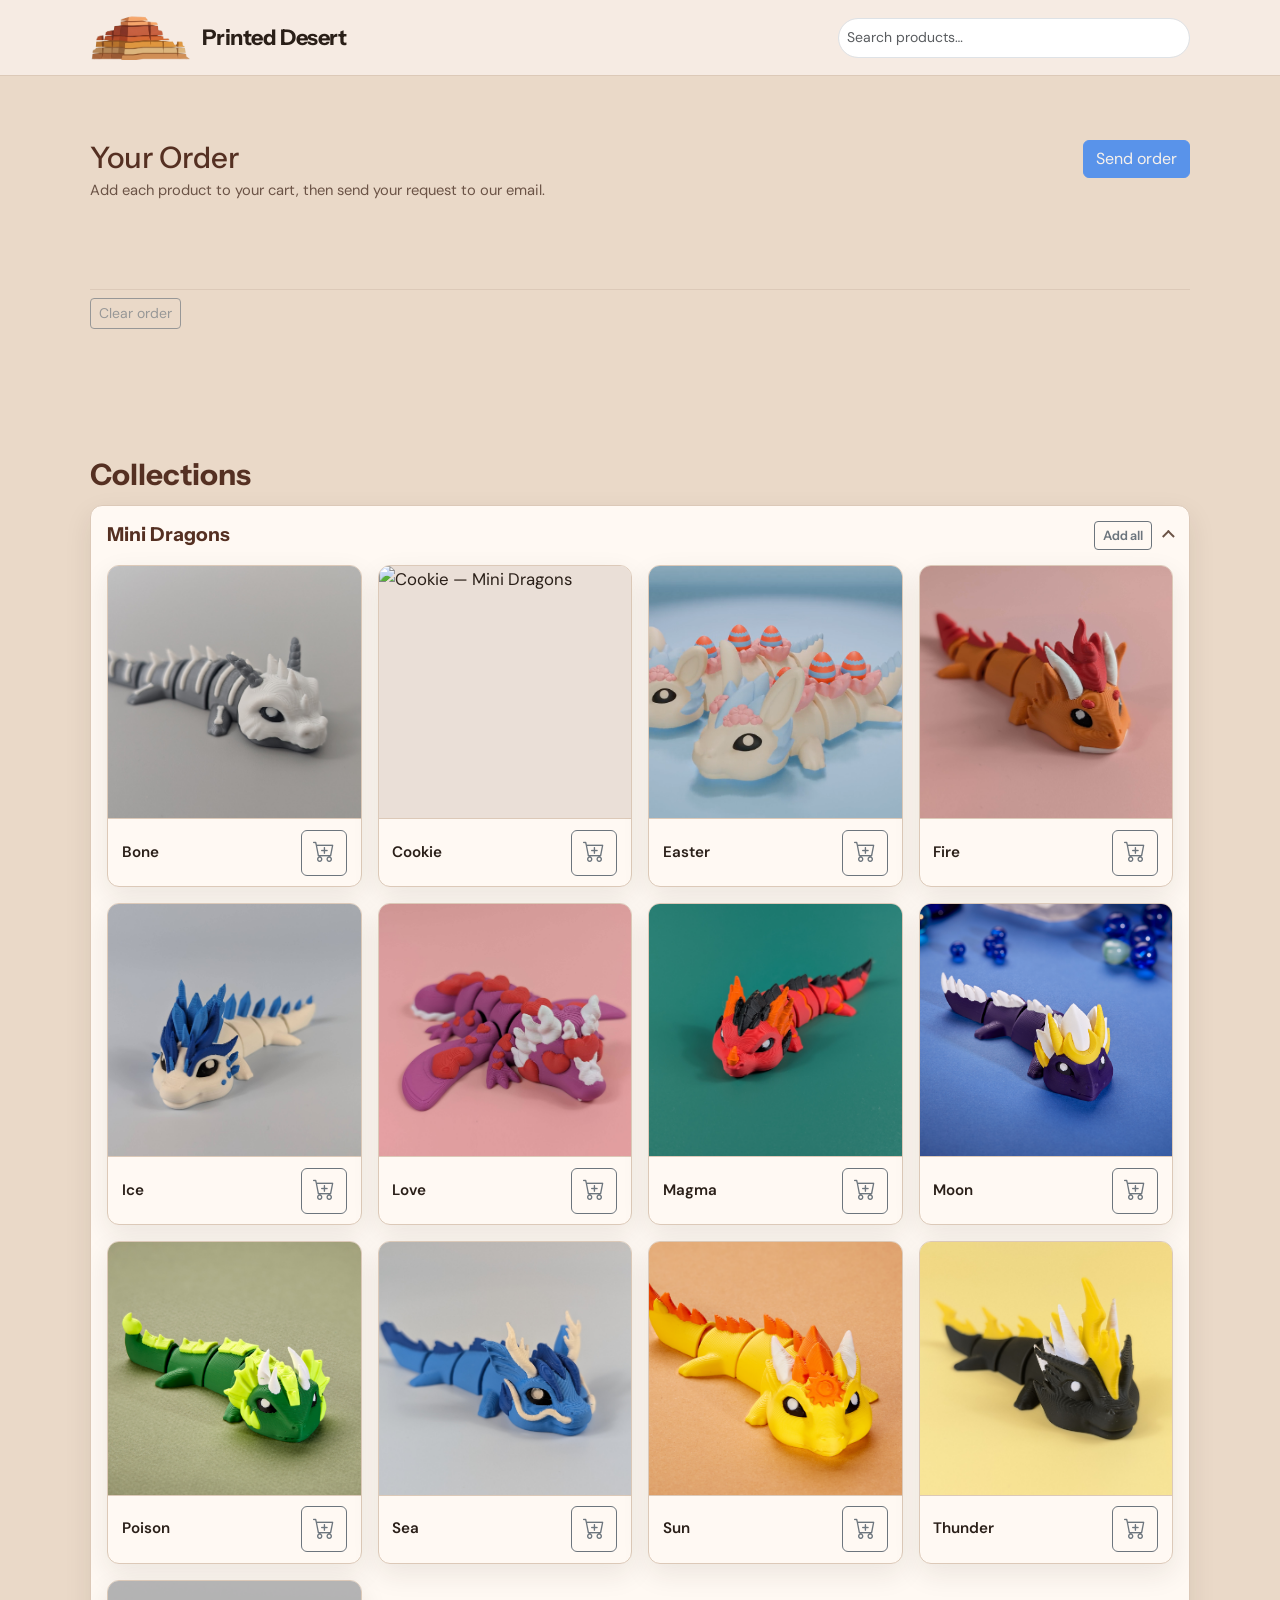
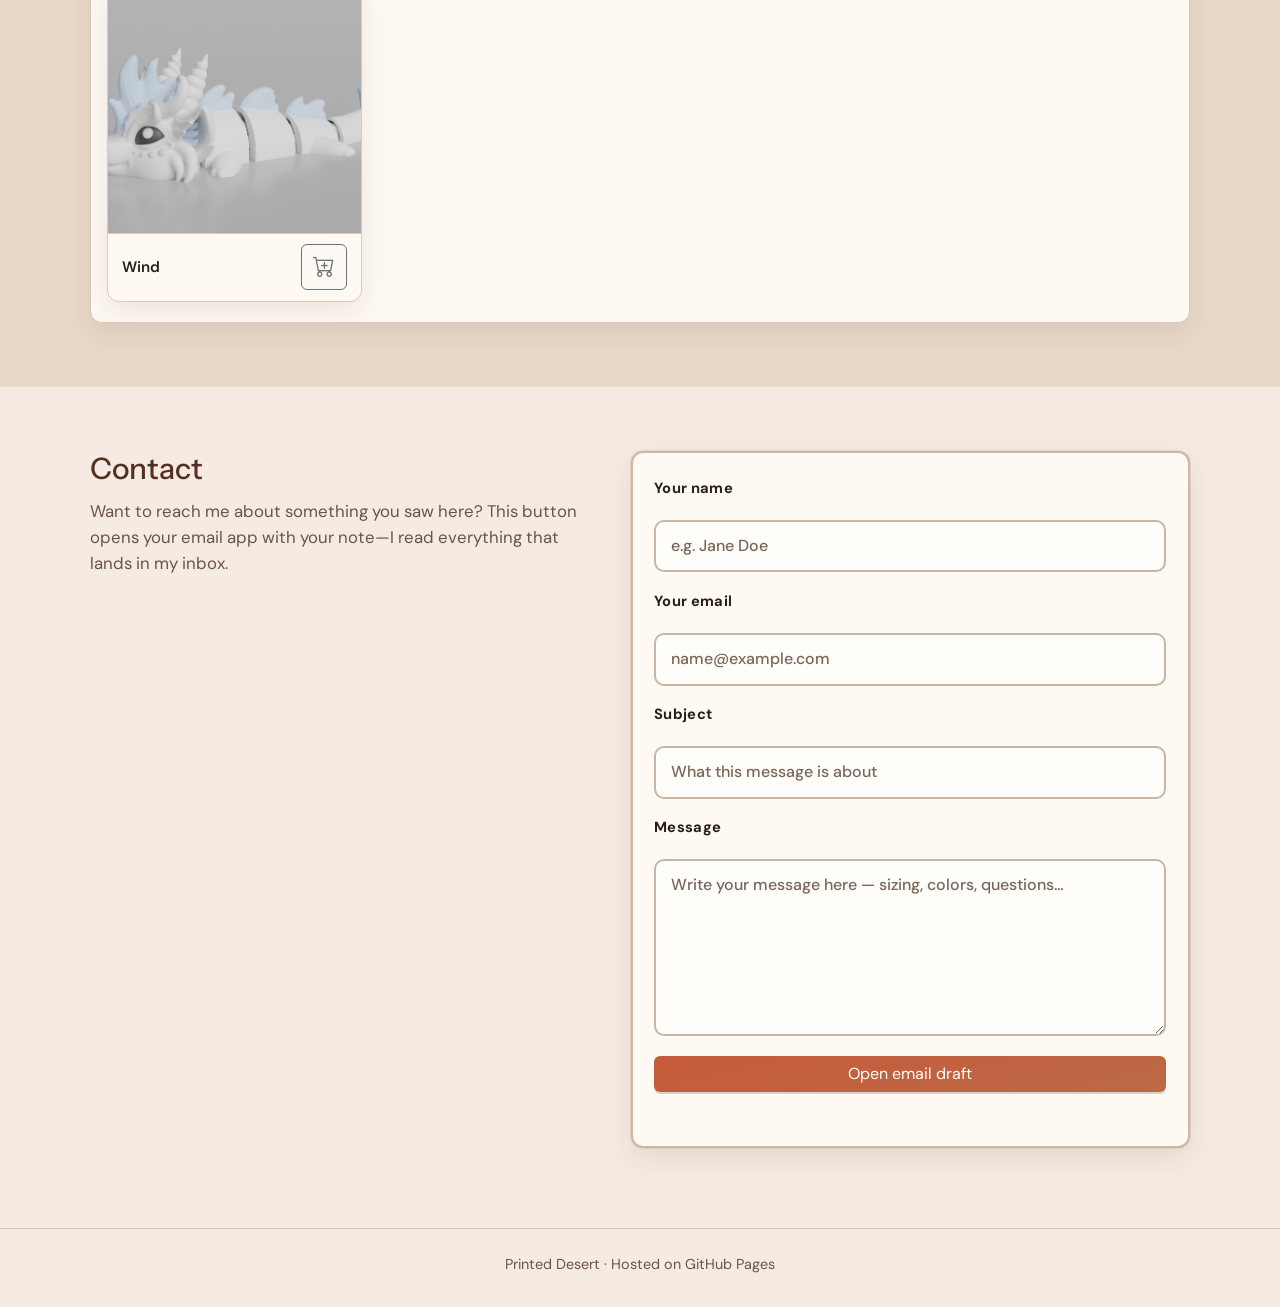
==== index.html @ 22d50fef "Your Order copy; stronger contact form fields and placeholders Made-with: Cursor" ====
<!DOCTYPE html>
<html lang="en">
<head>
  <meta charset="utf-8">
  <meta name="viewport" content="width=device-width, initial-scale=1">
  <meta name="description" content="Printed Desert — photo collections of things I print. Get in touch by email.">
  <meta name="theme-color" content="#c55a3b">
  <title>Printed Desert · Collections</title>
  <link href="https://cdn.jsdelivr.net/npm/bootstrap@5.3.3/dist/css/bootstrap.min.css" rel="stylesheet" crossorigin="anonymous">
  <link href="https://cdn.jsdelivr.net/npm/bootstrap-icons@1.11.3/font/bootstrap-icons.min.css" rel="stylesheet" crossorigin="anonymous">
  <link rel="stylesheet" href="styles.css">
  <link rel="preconnect" href="https://fonts.googleapis.com">
  <link rel="preconnect" href="https://fonts.gstatic.com" crossorigin>
  <link href="https://fonts.googleapis.com/css2?family=DM+Sans:ital,opsz,wght@0,9..40,400;0,9..40,600;0,9..40,700;1,9..40,400&family=Instrument+Sans:wght@600;700&display=swap" rel="stylesheet">
</head>
<body>
  <a class="skip-link" href="#order-strip">Skip to order</a>
  <a class="skip-link skip-link--secondary" href="#collections">Skip to collections</a>
  <a class="skip-link skip-link--tertiary" href="#contact">Skip to contact</a>

  <header class="site-header">
    <div class="wrap header-inner">
      <a class="logo-lockup" href="index.html">
        <img
          class="logo-img"
          src="assets/img/layer_rock_logo.png"
          alt=""
          decoding="async">
        <span class="logo-wordmark">Printed Desert</span>
      </a>
      <div class="header-search">
        <label class="visually-hidden" for="product-search">Search</label>
        <input
          type="search"
          id="product-search"
          class="form-control form-control-sm header-search-input rounded-pill"
          placeholder="Search products…"
          autocomplete="off"
          enterkeyhint="search"
          aria-controls="collections">
      </div>
    </div>
  </header>

  <main>
    <section class="section section-alt order-strip" id="order-strip" aria-labelledby="order-strip-heading">
      <div class="wrap">
        <div class="d-flex flex-wrap align-items-start justify-content-between gap-3 mb-3">
          <div>
            <h2 class="h4 mb-1" id="order-strip-heading">Your Order</h2>
            <p class="small order-strip-lead mb-0">Add each product to your cart, then send your request to our email.</p>
          </div>
          <button type="button" class="btn btn-primary" id="send-order-btn" disabled aria-disabled="true">
            Send order
          </button>
        </div>
        <div id="order-thumbs" class="order-thumbs d-flex flex-wrap gap-2 align-items-center" aria-live="polite"></div>
        <div class="order-strip-actions mt-3 pt-2 border-top">
          <button type="button" class="btn btn-outline-secondary btn-sm" id="clear-order-btn" disabled aria-disabled="true">
            Clear order
          </button>
        </div>
      </div>
    </section>

    <section class="section section-alt" id="collections" aria-labelledby="collections-heading">
      <div class="wrap">
        <h1 class="page-title" id="collections-heading">Collections</h1>

        <details class="collection-disclosure" open data-collection-prefix="mini_dragons">
          <summary class="collection-disclosure-summary">
            <span class="collection-disclosure-title">Mini Dragons</span>
            <div class="collection-cart-slot">
              <button
                type="button"
                class="btn btn-sm btn-outline-secondary collection-add-all"
                aria-label="Add all Mini Dragons to order">
                Add all
              </button>
              <div class="collection-qty-controls storefront-qty-controls" hidden>
                <button type="button" class="storefront-qty-btn collection-qty-minus" aria-label="Decrease Mini Dragons quantity">−</button>
                <span class="collection-qty-num storefront-qty-num" aria-live="polite">+0</span>
                <button type="button" class="storefront-qty-btn collection-qty-plus" aria-label="Increase Mini Dragons quantity">+</button>
              </div>
            </div>
            <span class="collection-chev" aria-hidden="true"></span>
          </summary>
          <div class="storefront-grid">
            <article class="storefront-card" data-has-alt="true" data-search-text="mini dragons bone" data-product-id="mini_dragons-bone">
              <div class="storefront-media">
                <img class="storefront-img storefront-main" src="assets/img/storefront/mini_dragons/bone.jpg" alt="Bone — Mini Dragons" width="800" height="800" loading="lazy" decoding="async">
                <img class="storefront-img storefront-alt" src="assets/img/storefront/mini_dragons/bone%20alt.jpg" alt="Bone — alternate angle — Mini Dragons" width="800" height="800" loading="lazy" decoding="async">
              </div>
              <div class="storefront-card-footer">
                <p class="storefront-caption">Bone</p>
                <div class="storefront-cart-slot">
                  <button type="button" class="btn btn-outline-secondary storefront-add storefront-add--cart" aria-label="Add Bone to order" data-add-label="Bone">
                    <i class="bi bi-cart-plus storefront-add-cart-icon" aria-hidden="true"></i>
                  </button>
                  <div class="storefront-qty-controls" hidden>
                    <button type="button" class="storefront-qty-btn storefront-qty-minus" aria-label="Decrease Bone quantity">−</button>
                    <span class="storefront-qty-num" aria-live="polite">+1</span>
                    <button type="button" class="storefront-qty-btn storefront-qty-plus" aria-label="Increase Bone quantity">+</button>
                  </div>
                </div>
              </div>
            </article>

            <article class="storefront-card" data-has-alt="true" data-search-text="mini dragons cookie" data-product-id="mini_dragons-cookie">
              <div class="storefront-media">
                <img class="storefront-img storefront-main" src="assets/img/storefront/mini_dragons/cookie.png" alt="Cookie — Mini Dragons" width="800" height="800" loading="lazy" decoding="async">
                <img class="storefront-img storefront-alt" src="assets/img/storefront/mini_dragons/cookie%20alt.jpg" alt="Cookie — alternate angle — Mini Dragons" width="800" height="800" loading="lazy" decoding="async">
              </div>
              <div class="storefront-card-footer">
                <p class="storefront-caption">Cookie</p>
                <div class="storefront-cart-slot">
                  <button type="button" class="btn btn-outline-secondary storefront-add storefront-add--cart" aria-label="Add Cookie to order" data-add-label="Cookie">
                    <i class="bi bi-cart-plus storefront-add-cart-icon" aria-hidden="true"></i>
                  </button>
                  <div class="storefront-qty-controls" hidden>
                    <button type="button" class="storefront-qty-btn storefront-qty-minus" aria-label="Decrease Cookie quantity">−</button>
                    <span class="storefront-qty-num" aria-live="polite">+1</span>
                    <button type="button" class="storefront-qty-btn storefront-qty-plus" aria-label="Increase Cookie quantity">+</button>
                  </div>
                </div>
              </div>
            </article>

            <article class="storefront-card" data-has-alt="false" data-search-text="mini dragons easter" data-product-id="mini_dragons-easter">
              <div class="storefront-media">
                <img class="storefront-img storefront-main" src="assets/img/storefront/mini_dragons/easter.PNG" alt="Easter — Mini Dragons" width="800" height="800" loading="lazy" decoding="async">
              </div>
              <div class="storefront-card-footer">
                <p class="storefront-caption">Easter</p>
                <div class="storefront-cart-slot">
                  <button type="button" class="btn btn-outline-secondary storefront-add storefront-add--cart" aria-label="Add Easter to order" data-add-label="Easter">
                    <i class="bi bi-cart-plus storefront-add-cart-icon" aria-hidden="true"></i>
                  </button>
                  <div class="storefront-qty-controls" hidden>
                    <button type="button" class="storefront-qty-btn storefront-qty-minus" aria-label="Decrease Easter quantity">−</button>
                    <span class="storefront-qty-num" aria-live="polite">+1</span>
                    <button type="button" class="storefront-qty-btn storefront-qty-plus" aria-label="Increase Easter quantity">+</button>
                  </div>
                </div>
              </div>
            </article>

            <article class="storefront-card" data-has-alt="true" data-search-text="mini dragons fire" data-product-id="mini_dragons-fire">
              <div class="storefront-media">
                <img class="storefront-img storefront-main" src="assets/img/storefront/mini_dragons/fire.jpg" alt="Fire — Mini Dragons" width="800" height="800" loading="lazy" decoding="async">
                <img class="storefront-img storefront-alt" src="assets/img/storefront/mini_dragons/fire_alt.jpg" alt="Fire — alternate angle — Mini Dragons" width="800" height="800" loading="lazy" decoding="async">
              </div>
              <div class="storefront-card-footer">
                <p class="storefront-caption">Fire</p>
                <div class="storefront-cart-slot">
                  <button type="button" class="btn btn-outline-secondary storefront-add storefront-add--cart" aria-label="Add Fire to order" data-add-label="Fire">
                    <i class="bi bi-cart-plus storefront-add-cart-icon" aria-hidden="true"></i>
                  </button>
                  <div class="storefront-qty-controls" hidden>
                    <button type="button" class="storefront-qty-btn storefront-qty-minus" aria-label="Decrease Fire quantity">−</button>
                    <span class="storefront-qty-num" aria-live="polite">+1</span>
                    <button type="button" class="storefront-qty-btn storefront-qty-plus" aria-label="Increase Fire quantity">+</button>
                  </div>
                </div>
              </div>
            </article>

            <article class="storefront-card" data-has-alt="true" data-search-text="mini dragons ice" data-product-id="mini_dragons-ice">
              <div class="storefront-media">
                <img class="storefront-img storefront-main" src="assets/img/storefront/mini_dragons/ice.jpg" alt="Ice — Mini Dragons" width="800" height="800" loading="lazy" decoding="async">
                <img class="storefront-img storefront-alt" src="assets/img/storefront/mini_dragons/ice_alt.jpg" alt="Ice — alternate angle — Mini Dragons" width="800" height="800" loading="lazy" decoding="async">
              </div>
              <div class="storefront-card-footer">
                <p class="storefront-caption">Ice</p>
                <div class="storefront-cart-slot">
                  <button type="button" class="btn btn-outline-secondary storefront-add storefront-add--cart" aria-label="Add Ice to order" data-add-label="Ice">
                    <i class="bi bi-cart-plus storefront-add-cart-icon" aria-hidden="true"></i>
                  </button>
                  <div class="storefront-qty-controls" hidden>
                    <button type="button" class="storefront-qty-btn storefront-qty-minus" aria-label="Decrease Ice quantity">−</button>
                    <span class="storefront-qty-num" aria-live="polite">+1</span>
                    <button type="button" class="storefront-qty-btn storefront-qty-plus" aria-label="Increase Ice quantity">+</button>
                  </div>
                </div>
              </div>
            </article>

            <article class="storefront-card" data-has-alt="true" data-search-text="mini dragons love" data-product-id="mini_dragons-love">
              <div class="storefront-media">
                <img class="storefront-img storefront-main" src="assets/img/storefront/mini_dragons/love.jpg" alt="Love — Mini Dragons" width="800" height="800" loading="lazy" decoding="async">
                <img class="storefront-img storefront-alt" src="assets/img/storefront/mini_dragons/love_alt.jpg" alt="Love — alternate angle — Mini Dragons" width="800" height="800" loading="lazy" decoding="async">
              </div>
              <div class="storefront-card-footer">
                <p class="storefront-caption">Love</p>
                <div class="storefront-cart-slot">
                  <button type="button" class="btn btn-outline-secondary storefront-add storefront-add--cart" aria-label="Add Love to order" data-add-label="Love">
                    <i class="bi bi-cart-plus storefront-add-cart-icon" aria-hidden="true"></i>
                  </button>
                  <div class="storefront-qty-controls" hidden>
                    <button type="button" class="storefront-qty-btn storefront-qty-minus" aria-label="Decrease Love quantity">−</button>
                    <span class="storefront-qty-num" aria-live="polite">+1</span>
                    <button type="button" class="storefront-qty-btn storefront-qty-plus" aria-label="Increase Love quantity">+</button>
                  </div>
                </div>
              </div>
            </article>

            <article class="storefront-card" data-has-alt="true" data-search-text="mini dragons magma" data-product-id="mini_dragons-magma">
              <div class="storefront-media">
                <img class="storefront-img storefront-main" src="assets/img/storefront/mini_dragons/magma.jpg" alt="Magma — Mini Dragons" width="800" height="800" loading="lazy" decoding="async">
                <img class="storefront-img storefront-alt" src="assets/img/storefront/mini_dragons/magma_alt.jpg" alt="Magma — alternate angle — Mini Dragons" width="800" height="800" loading="lazy" decoding="async">
              </div>
              <div class="storefront-card-footer">
                <p class="storefront-caption">Magma</p>
                <div class="storefront-cart-slot">
                  <button type="button" class="btn btn-outline-secondary storefront-add storefront-add--cart" aria-label="Add Magma to order" data-add-label="Magma">
                    <i class="bi bi-cart-plus storefront-add-cart-icon" aria-hidden="true"></i>
                  </button>
                  <div class="storefront-qty-controls" hidden>
                    <button type="button" class="storefront-qty-btn storefront-qty-minus" aria-label="Decrease Magma quantity">−</button>
                    <span class="storefront-qty-num" aria-live="polite">+1</span>
                    <button type="button" class="storefront-qty-btn storefront-qty-plus" aria-label="Increase Magma quantity">+</button>
                  </div>
                </div>
              </div>
            </article>

            <article class="storefront-card" data-has-alt="true" data-search-text="mini dragons moon" data-product-id="mini_dragons-moon">
              <div class="storefront-media">
                <img class="storefront-img storefront-main" src="assets/img/storefront/mini_dragons/moon.PNG" alt="Moon — Mini Dragons" width="800" height="800" loading="lazy" decoding="async">
                <img class="storefront-img storefront-alt" src="assets/img/storefront/mini_dragons/moon%20alt.jpg" alt="Moon — alternate angle — Mini Dragons" width="800" height="800" loading="lazy" decoding="async">
              </div>
              <div class="storefront-card-footer">
                <p class="storefront-caption">Moon</p>
                <div class="storefront-cart-slot">
                  <button type="button" class="btn btn-outline-secondary storefront-add storefront-add--cart" aria-label="Add Moon to order" data-add-label="Moon">
                    <i class="bi bi-cart-plus storefront-add-cart-icon" aria-hidden="true"></i>
                  </button>
                  <div class="storefront-qty-controls" hidden>
                    <button type="button" class="storefront-qty-btn storefront-qty-minus" aria-label="Decrease Moon quantity">−</button>
                    <span class="storefront-qty-num" aria-live="polite">+1</span>
                    <button type="button" class="storefront-qty-btn storefront-qty-plus" aria-label="Increase Moon quantity">+</button>
                  </div>
                </div>
              </div>
            </article>

            <article class="storefront-card" data-has-alt="true" data-search-text="mini dragons poison" data-product-id="mini_dragons-poison">
              <div class="storefront-media">
                <img class="storefront-img storefront-main" src="assets/img/storefront/mini_dragons/poison.PNG" alt="Poison — Mini Dragons" width="800" height="800" loading="lazy" decoding="async">
                <img class="storefront-img storefront-alt" src="assets/img/storefront/mini_dragons/poison_alt.jpg" alt="Poison — alternate angle — Mini Dragons" width="800" height="800" loading="lazy" decoding="async">
              </div>
              <div class="storefront-card-footer">
                <p class="storefront-caption">Poison</p>
                <div class="storefront-cart-slot">
                  <button type="button" class="btn btn-outline-secondary storefront-add storefront-add--cart" aria-label="Add Poison to order" data-add-label="Poison">
                    <i class="bi bi-cart-plus storefront-add-cart-icon" aria-hidden="true"></i>
                  </button>
                  <div class="storefront-qty-controls" hidden>
                    <button type="button" class="storefront-qty-btn storefront-qty-minus" aria-label="Decrease Poison quantity">−</button>
                    <span class="storefront-qty-num" aria-live="polite">+1</span>
                    <button type="button" class="storefront-qty-btn storefront-qty-plus" aria-label="Increase Poison quantity">+</button>
                  </div>
                </div>
              </div>
            </article>

            <article class="storefront-card" data-has-alt="true" data-search-text="mini dragons sea" data-product-id="mini_dragons-sea">
              <div class="storefront-media">
                <img class="storefront-img storefront-main" src="assets/img/storefront/mini_dragons/sea.jpg" alt="Sea — Mini Dragons" width="800" height="800" loading="lazy" decoding="async">
                <img class="storefront-img storefront-alt" src="assets/img/storefront/mini_dragons/sea%20alt.jpg" alt="Sea — alternate angle — Mini Dragons" width="800" height="800" loading="lazy" decoding="async">
              </div>
              <div class="storefront-card-footer">
                <p class="storefront-caption">Sea</p>
                <div class="storefront-cart-slot">
                  <button type="button" class="btn btn-outline-secondary storefront-add storefront-add--cart" aria-label="Add Sea to order" data-add-label="Sea">
                    <i class="bi bi-cart-plus storefront-add-cart-icon" aria-hidden="true"></i>
                  </button>
                  <div class="storefront-qty-controls" hidden>
                    <button type="button" class="storefront-qty-btn storefront-qty-minus" aria-label="Decrease Sea quantity">−</button>
                    <span class="storefront-qty-num" aria-live="polite">+1</span>
                    <button type="button" class="storefront-qty-btn storefront-qty-plus" aria-label="Increase Sea quantity">+</button>
                  </div>
                </div>
              </div>
            </article>

            <article class="storefront-card" data-has-alt="true" data-search-text="mini dragons sun" data-product-id="mini_dragons-sun">
              <div class="storefront-media">
                <img class="storefront-img storefront-main" src="assets/img/storefront/mini_dragons/sun.png" alt="Sun — Mini Dragons" width="800" height="800" loading="lazy" decoding="async">
                <img class="storefront-img storefront-alt" src="assets/img/storefront/mini_dragons/sun_alt.jpg" alt="Sun — alternate angle — Mini Dragons" width="800" height="800" loading="lazy" decoding="async">
              </div>
              <div class="storefront-card-footer">
                <p class="storefront-caption">Sun</p>
                <div class="storefront-cart-slot">
                  <button type="button" class="btn btn-outline-secondary storefront-add storefront-add--cart" aria-label="Add Sun to order" data-add-label="Sun">
                    <i class="bi bi-cart-plus storefront-add-cart-icon" aria-hidden="true"></i>
                  </button>
                  <div class="storefront-qty-controls" hidden>
                    <button type="button" class="storefront-qty-btn storefront-qty-minus" aria-label="Decrease Sun quantity">−</button>
                    <span class="storefront-qty-num" aria-live="polite">+1</span>
                    <button type="button" class="storefront-qty-btn storefront-qty-plus" aria-label="Increase Sun quantity">+</button>
                  </div>
                </div>
              </div>
            </article>

            <article class="storefront-card" data-has-alt="true" data-search-text="mini dragons thunder" data-product-id="mini_dragons-thunder">
              <div class="storefront-media">
                <img class="storefront-img storefront-main" src="assets/img/storefront/mini_dragons/thunder.jpg" alt="Thunder — Mini Dragons" width="800" height="800" loading="lazy" decoding="async">
                <img class="storefront-img storefront-alt" src="assets/img/storefront/mini_dragons/thunder_alt.jpg" alt="Thunder — alternate angle — Mini Dragons" width="800" height="800" loading="lazy" decoding="async">
              </div>
              <div class="storefront-card-footer">
                <p class="storefront-caption">Thunder</p>
                <div class="storefront-cart-slot">
                  <button type="button" class="btn btn-outline-secondary storefront-add storefront-add--cart" aria-label="Add Thunder to order" data-add-label="Thunder">
                    <i class="bi bi-cart-plus storefront-add-cart-icon" aria-hidden="true"></i>
                  </button>
                  <div class="storefront-qty-controls" hidden>
                    <button type="button" class="storefront-qty-btn storefront-qty-minus" aria-label="Decrease Thunder quantity">−</button>
                    <span class="storefront-qty-num" aria-live="polite">+1</span>
                    <button type="button" class="storefront-qty-btn storefront-qty-plus" aria-label="Increase Thunder quantity">+</button>
                  </div>
                </div>
              </div>
            </article>

            <article class="storefront-card" data-has-alt="true" data-search-text="mini dragons wind" data-product-id="mini_dragons-wind">
              <div class="storefront-media">
                <img class="storefront-img storefront-main" src="assets/img/storefront/mini_dragons/Wind.png" alt="Wind — Mini Dragons" width="800" height="800" loading="lazy" decoding="async">
                <img class="storefront-img storefront-alt" src="assets/img/storefront/mini_dragons/wind_alt.png" alt="Wind — alternate angle — Mini Dragons" width="800" height="800" loading="lazy" decoding="async">
              </div>
              <div class="storefront-card-footer">
                <p class="storefront-caption">Wind</p>
                <div class="storefront-cart-slot">
                  <button type="button" class="btn btn-outline-secondary storefront-add storefront-add--cart" aria-label="Add Wind to order" data-add-label="Wind">
                    <i class="bi bi-cart-plus storefront-add-cart-icon" aria-hidden="true"></i>
                  </button>
                  <div class="storefront-qty-controls" hidden>
                    <button type="button" class="storefront-qty-btn storefront-qty-minus" aria-label="Decrease Wind quantity">−</button>
                    <span class="storefront-qty-num" aria-live="polite">+1</span>
                    <button type="button" class="storefront-qty-btn storefront-qty-plus" aria-label="Increase Wind quantity">+</button>
                  </div>
                </div>
              </div>
            </article>
          </div>
        </details>
      </div>
    </section>

    <section class="section" id="contact">
      <div class="wrap contact-layout">
        <div>
          <h2>Contact</h2>
          <p class="section-intro">
            Want to reach me about something you saw here? This button opens your email app with your note—I read everything that lands in my inbox.
          </p>
        </div>
        <form class="contact-form" id="contact-form" novalidate>
          <label class="form-label" for="name">Your name</label>
          <input class="form-control" id="name" name="name" type="text" autocomplete="name" required placeholder="e.g. Jane Doe">

          <label class="form-label" for="email">Your email</label>
          <input class="form-control" id="email" name="email" type="email" autocomplete="email" required placeholder="name@example.com">

          <label class="form-label" for="subject">Subject</label>
          <input class="form-control" id="subject" name="subject" type="text" required placeholder="What this message is about">

          <label class="form-label" for="details">Message</label>
          <textarea class="form-control" id="details" name="details" rows="6" required placeholder="Write your message here — sizing, colors, questions…"></textarea>

          <button class="btn btn-primary contact-submit" type="submit">Open email draft</button>
          <p class="form-hint form-text" id="form-hint" role="status" aria-live="polite"></p>
        </form>
      </div>
    </section>
  </main>

  <footer class="site-footer">
    <div class="wrap footer-inner">
      <p>Printed Desert · Hosted on GitHub Pages</p>
    </div>
  </footer>

  <script src="config.js"></script>
  <script src="main.js" defer></script>
</body>
</html>
---- styles.css ----
/* Palette sampled from layered-rock logo: peach cap, red rock, ochre, sand, sienna */
:root {
  --cap: #e8b085;
  --red-rock: #c55a3b;
  --ochre: #d99e48;
  --sand: #d6b995;
  --sienna: #b5754e;

  --bg: #f6ebe3;
  --bg-alt: #ead9c8;
  --ink: #2a1f18;
  --muted: #6b5346;
  --accent: var(--red-rock);
  --accent-hover: #a8482f;
  --accent-secondary: var(--ochre);
  --card: #fff9f3;
  --border: #dcc9b8;
  --focus: #9a4d32;
  --radius: 12px;
  --shadow: 0 10px 28px rgba(42, 31, 24, 0.09);
  --max: 72ch;
  --gutter: clamp(1rem, 4vw, 2rem);
}

@media (prefers-color-scheme: dark) {
  :root {
    --bg: #1a1411;
    --bg-alt: #241c17;
    --ink: #f2e6d9;
    --muted: #c4a995;
    --accent: #e07855;
    --accent-hover: #f09062;
    --accent-secondary: #e8b565;
    --card: #221a15;
    --border: #3d3028;
    --focus: #f0a080;
    --shadow: 0 12px 32px rgba(0, 0, 0, 0.4);
  }
}

*,
*::before,
*::after {
  box-sizing: border-box;
}

html {
  scroll-behavior: smooth;
}

body {
  margin: 0;
  font-family: "DM Sans", system-ui, sans-serif;
  font-size: 1.05rem;
  line-height: 1.55;
  color: var(--ink);
  background: var(--bg);
}

.skip-link {
  position: absolute;
  left: -9999px;
  top: auto;
  width: 1px;
  height: 1px;
  overflow: hidden;
}

.skip-link:focus {
  position: fixed;
  left: var(--gutter);
  top: var(--gutter);
  width: auto;
  height: auto;
  padding: 0.5rem 1rem;
  background: var(--ink);
  color: var(--bg);
  z-index: 100;
  border-radius: 8px;
}

.skip-link--secondary:focus {
  top: calc(var(--gutter) + 2.75rem);
}

.skip-link--tertiary:focus {
  top: calc(var(--gutter) + 5.25rem);
}

.wrap {
  width: min(1100px, 100% - 2 * var(--gutter));
  margin-inline: auto;
}

.site-header {
  border-bottom: 1px solid var(--border);
  background: color-mix(in srgb, var(--bg) 92%, transparent);
  backdrop-filter: blur(8px);
  position: sticky;
  top: 0;
  z-index: 10;
}

.header-inner {
  display: flex;
  flex-wrap: wrap;
  align-items: center;
  justify-content: space-between;
  gap: 0.75rem 1.5rem;
  padding: 0.85rem 0;
}

.logo-lockup {
  display: flex;
  align-items: center;
  gap: 0.65rem;
  text-decoration: none;
  color: var(--ink);
  min-height: 48px;
  flex-shrink: 0;
}

@media (max-width: 640px) {
  .header-inner {
    flex-direction: row;
    flex-wrap: wrap;
    align-items: center;
    padding: 0.5rem 0;
    gap: 0.5rem 0.75rem;
  }

  .header-search {
    flex: 1 1 100%;
    order: 3;
    max-width: none;
    min-height: 0;
  }

  .header-search-input {
    min-height: 34px !important;
    height: auto;
    padding: 0.3rem 0.85rem !important;
    font-size: 0.875rem !important;
    line-height: 1.35;
  }

  .logo-lockup {
    min-height: 40px;
  }

  .logo-img {
    height: 2rem;
  }

  .logo-wordmark {
    font-size: 1.05rem;
  }
}

.logo-lockup:hover .logo-wordmark {
  color: var(--accent);
}

.logo-img {
  height: 2.5rem;
  width: auto;
  object-fit: contain;
  flex-shrink: 0;
}

@media (min-width: 480px) {
  .logo-img {
    height: 2.85rem;
  }
}

.logo-wordmark {
  font-family: "Instrument Sans", "DM Sans", sans-serif;
  font-weight: 700;
  font-size: clamp(1.1rem, 2.5vw, 1.35rem);
  letter-spacing: -0.02em;
  line-height: 1.1;
  transition: color 0.15s ease;
}

.visually-hidden {
  position: absolute;
  width: 1px;
  height: 1px;
  padding: 0;
  margin: -1px;
  overflow: hidden;
  clip: rect(0, 0, 0, 0);
  white-space: nowrap;
  border: 0;
}

.header-search {
  flex: 1 1 12rem;
  max-width: min(22rem, 100%);
  min-width: 0;
}

.header-search-input {
  min-height: 40px;
  transition: border-color 0.25s ease-in-out, box-shadow 0.25s ease-in-out;
}

.page-title {
  font-family: "Instrument Sans", sans-serif;
  font-size: clamp(1.5rem, 3vw, 1.85rem);
  margin: 0 0 0.75rem;
  color: color-mix(in srgb, var(--accent) 28%, var(--ink));
  font-weight: 700;
}

.section {
  padding: clamp(2.5rem, 5vw, 4rem) 0;
}

.section-alt {
  background: var(--bg-alt);
}

.section h2 {
  font-family: "Instrument Sans", sans-serif;
  font-size: clamp(1.5rem, 3vw, 1.85rem);
  margin: 0 0 0.75rem;
  color: color-mix(in srgb, var(--accent) 28%, var(--ink));
}

.section-intro {
  margin: 0 0 1.75rem;
  max-width: var(--max);
  color: var(--muted);
}

.card-grid {
  list-style: none;
  margin: 0;
  padding: 0;
  display: grid;
  gap: 1rem;
  grid-template-columns: 1fr;
}

@media (min-width: 640px) {
  .card-grid {
    grid-template-columns: repeat(3, 1fr);
  }
}

.card {
  background: var(--card);
  border: 1px solid var(--border);
  border-radius: var(--radius);
  padding: 1.25rem 1.35rem;
  box-shadow: var(--shadow);
}

.card h3 {
  margin: 0 0 0.5rem;
  font-size: 1.1rem;
}

.card p {
  margin: 0;
  color: var(--muted);
  font-size: 0.98rem;
}

.steps {
  margin: 0;
  padding-left: 1.35rem;
  max-width: var(--max);
  color: var(--muted);
}

.steps li {
  margin-bottom: 0.85rem;
}

.steps li:last-child {
  margin-bottom: 0;
}

.steps strong {
  color: var(--ink);
}

.contact-layout {
  display: grid;
  gap: 2rem;
}

@media (min-width: 800px) {
  .contact-layout {
    grid-template-columns: 1fr 1.1fr;
    align-items: start;
  }
}

.order-strip-lead {
  color: var(--muted);
  line-height: 1.45;
  max-width: 36rem;
}

.contact-form {
  display: grid;
  gap: 0.75rem;
  background: var(--card);
  border: 2px solid color-mix(in srgb, var(--ink) 10%, var(--border));
  border-radius: var(--radius);
  padding: 1.5rem 1.35rem;
  box-shadow:
    var(--shadow),
    0 0 0 1px color-mix(in srgb, var(--accent) 14%, transparent);
}

.contact-form .form-label {
  font-weight: 700;
  font-size: 0.92rem;
  margin-top: 0.35rem;
  color: var(--ink);
  letter-spacing: 0.02em;
}

.contact-form .form-label:first-of-type {
  margin-top: 0;
}

.contact-form .form-control {
  width: 100%;
  font: inherit;
  font-size: 1rem;
  padding: 0.75rem 0.9rem;
  border-radius: 10px;
  border: 2px solid color-mix(in srgb, var(--ink) 12%, var(--border));
  background: #fffdfa !important;
  color: var(--ink);
  min-height: 50px;
  transition: border-color 0.2s ease, box-shadow 0.2s ease, background-color 0.2s ease;
}

.contact-form textarea.form-control {
  min-height: 150px;
  resize: vertical;
}

.contact-form .form-control::placeholder {
  color: #7a6558;
  opacity: 1;
  font-weight: 500;
}

.contact-form .form-control:hover {
  border-color: color-mix(in srgb, var(--accent) 45%, var(--border));
}

.contact-form .form-control:focus,
.contact-form .form-control:focus-visible {
  outline: none;
  border-color: var(--accent);
  background: #fff !important;
  box-shadow: 0 0 0 3px color-mix(in srgb, var(--accent) 22%, transparent);
}

@media (prefers-color-scheme: dark) {
  .contact-form .form-control {
    background: #2a221c !important;
    border-color: color-mix(in srgb, var(--accent) 28%, var(--border));
    color: var(--ink);
  }

  .contact-form .form-control::placeholder {
    color: #c4b5a4;
    font-weight: 500;
  }

  .contact-form .form-control:focus,
  .contact-form .form-control:focus-visible {
    background: #352a22 !important;
    box-shadow: 0 0 0 3px color-mix(in srgb, var(--accent) 28%, transparent);
  }
}

.contact-form .contact-submit {
  margin-top: 0.5rem;
  width: 100%;
  background: linear-gradient(165deg, var(--accent) 0%, color-mix(in srgb, var(--sienna) 55%, var(--accent)) 100%);
  border: none;
  box-shadow: 0 2px 0 color-mix(in srgb, var(--ink) 18%, transparent);
}

.contact-form .contact-submit:hover {
  background: linear-gradient(165deg, var(--accent-hover) 0%, var(--accent) 100%);
}

#send-order-btn.btn-primary:not(:disabled) {
  background: linear-gradient(165deg, var(--accent) 0%, color-mix(in srgb, var(--sienna) 55%, var(--accent)) 100%);
  border-color: transparent;
  box-shadow: 0 2px 0 color-mix(in srgb, var(--ink) 18%, transparent);
}

#send-order-btn.btn-primary:not(:disabled):hover {
  background: linear-gradient(165deg, var(--accent-hover) 0%, var(--accent) 100%);
}

.form-hint {
  margin: 0;
  min-height: 1.25em;
  font-size: 0.9rem;
  color: var(--muted);
}

.fine-print {
  font-size: 0.85rem;
  color: var(--muted);
  margin-top: 1rem;
}

.fine-print code {
  font-size: 0.82em;
  padding: 0.1em 0.35em;
  border-radius: 6px;
  background: var(--bg-alt);
  border: 1px solid var(--border);
}

.site-footer {
  border-top: 1px solid var(--border);
  padding: 1.5rem 0 2rem;
  margin-top: 1rem;
}

.footer-inner p {
  margin: 0;
  font-size: 0.9rem;
  color: var(--muted);
  text-align: center;
}

.collection-disclosure {
  margin-top: 1.5rem;
  border: 1px solid var(--border);
  border-radius: var(--radius);
  background: var(--card);
  box-shadow: var(--shadow);
  overflow: clip;
}

.collection-disclosure:first-of-type {
  margin-top: 0;
}

.collection-disclosure-summary {
  list-style: none;
  cursor: pointer;
  display: grid;
  grid-template-columns: 1fr auto auto;
  align-items: center;
  gap: 0.5rem 0.75rem;
  padding: 0.85rem 1rem;
  font-family: "Instrument Sans", sans-serif;
  font-weight: 700;
  font-size: 1.2rem;
  color: color-mix(in srgb, var(--accent) 28%, var(--ink));
  user-select: none;
  transition: color 0.3s ease-in-out, background-color 0.3s ease-in-out;
  border-radius: calc(var(--radius) - 1px) calc(var(--radius) - 1px) 0 0;
}

.collection-disclosure-summary::-webkit-details-marker {
  display: none;
}

.collection-disclosure-summary:hover {
  color: var(--accent);
}

.collection-disclosure-summary:focus-visible {
  outline: 3px solid color-mix(in srgb, var(--focus) 45%, transparent);
  outline-offset: -3px;
}

.collection-disclosure-title {
  min-width: 0;
}

.collection-cart-slot {
  position: relative;
  z-index: 2;
  display: flex;
  align-items: center;
  justify-content: flex-end;
  min-width: 0;
  min-height: 2rem;
}

.collection-add-all {
  position: relative;
  z-index: 2;
  font-weight: 600;
  font-size: 0.8rem;
  transition: color 0.3s ease-in-out, background-color 0.3s ease-in-out, border-color 0.3s ease-in-out;
}

.collection-disclosure-summary .storefront-qty-controls {
  padding: 0.15rem 0.35rem;
  gap: 0.25rem;
}

.collection-disclosure-summary .storefront-qty-btn {
  width: 26px;
  height: 26px;
  font-size: 0.95rem;
}

.collection-disclosure-summary .storefront-qty-num {
  font-size: 0.82rem;
  min-width: 1.85rem;
}

.collection-chev {
  width: 0.55rem;
  height: 0.55rem;
  border-right: 2px solid var(--muted);
  border-bottom: 2px solid var(--muted);
  transform: rotate(45deg);
  transition: transform 0.35s ease-in-out, border-color 0.3s ease-in-out;
  justify-self: end;
}

.collection-disclosure[open] > .collection-disclosure-summary .collection-chev {
  transform: rotate(-135deg);
  margin-top: 0.15rem;
}

.collection-disclosure .storefront-grid {
  padding: 0 1rem 1.25rem;
}

.collection-disclosure[open] .storefront-grid {
  animation: storefrontReveal 0.4s ease-in-out;
}

@keyframes storefrontReveal {
  from {
    opacity: 0;
    transform: translateY(-6px);
  }

  to {
    opacity: 1;
    transform: translateY(0);
  }
}

.storefront-card.pd-search-hidden {
  display: none !important;
}

.order-strip .text-muted {
  color: var(--muted) !important;
}

.order-thumbs {
  min-height: 3.5rem;
}

.order-strip-actions {
  border-color: var(--border) !important;
}

.order-thumb-wrap {
  position: relative;
  display: inline-block;
}

.order-thumb {
  width: 56px;
  height: 56px;
  object-fit: cover;
  border-radius: 10px;
  border: 2px solid color-mix(in srgb, var(--ink) 12%, var(--border));
  box-shadow:
    inset 0 1px 0 rgba(255, 255, 255, 0.35),
    0 3px 8px rgba(42, 31, 24, 0.12);
  background: var(--card);
}

.order-thumb-qty {
  position: absolute;
  top: -6px;
  right: -6px;
  min-width: 1.35rem;
  padding: 0.1rem 0.35rem;
  font-size: 0.7rem;
  font-weight: 700;
  line-height: 1.2;
  text-align: center;
  color: #fff;
  background: var(--accent);
  border-radius: 999px;
  border: 2px solid var(--card);
  box-shadow: 0 1px 3px rgba(0, 0, 0, 0.2);
}

.storefront-grid {
  display: grid;
  grid-template-columns: repeat(auto-fill, minmax(min(100%, 220px), 1fr));
  gap: 1rem;
}

.storefront-card {
  background: var(--card);
  border: 1px solid var(--border);
  border-radius: var(--radius);
  box-shadow: var(--shadow);
  overflow: hidden;
  display: flex;
  flex-direction: column;
}

.storefront-media {
  position: relative;
  aspect-ratio: 1;
  background: color-mix(in srgb, var(--ink) 6%, var(--bg));
}

.storefront-img {
  position: absolute;
  inset: 0;
  width: 100%;
  height: 100%;
  object-fit: cover;
  transition: opacity 0.3s ease-in-out;
}

.storefront-alt {
  opacity: 0;
}

@media (hover: hover) and (pointer: fine) {
  .storefront-card[data-has-alt="true"]:hover .storefront-main {
    opacity: 0;
  }

  .storefront-card[data-has-alt="true"]:hover .storefront-alt {
    opacity: 1;
  }
}

.storefront-card-footer {
  display: flex;
  align-items: center;
  justify-content: space-between;
  gap: 0.5rem;
  padding: 0.65rem 0.85rem;
  border-top: 1px solid var(--border);
  flex-wrap: wrap;
}

.storefront-caption {
  margin: 0;
  font-size: 0.95rem;
  font-weight: 600;
}

.storefront-cart-slot {
  position: relative;
  display: flex;
  align-items: center;
  justify-content: flex-end;
  min-width: min(7.5rem, 100%);
  min-height: 46px;
}

.storefront-add.storefront-add--cart {
  flex-shrink: 0;
  width: 46px;
  height: 46px;
  padding: 0 !important;
  display: inline-flex !important;
  align-items: center;
  justify-content: center;
  transition:
    border-color 0.25s ease-in-out,
    background-color 0.25s ease-in-out,
    color 0.25s ease-in-out,
    opacity 0.25s ease-in-out,
    transform 0.25s ease-in-out;
}

.storefront-add-cart-icon {
  font-size: 1.35rem;
  line-height: 1;
}

.storefront-qty-controls {
  display: inline-flex;
  align-items: center;
  gap: 0.3rem;
  padding: 0.2rem 0.4rem;
  border-radius: 10px;
  border: 1px solid color-mix(in srgb, var(--accent) 55%, var(--border));
  background: color-mix(in srgb, var(--accent) 12%, var(--card));
  box-shadow: 0 1px 2px rgba(42, 31, 24, 0.06);
  transition:
    opacity 0.25s ease-in-out,
    transform 0.25s ease-in-out,
    border-color 0.25s ease-in-out;
}

.storefront-qty-num {
  font-variant-numeric: tabular-nums;
  font-weight: 700;
  font-size: 0.88rem;
  min-width: 2rem;
  text-align: center;
  color: var(--accent);
  line-height: 1.2;
}

.storefront-qty-btn {
  width: 28px;
  height: 28px;
  padding: 0;
  margin: 0;
  border: 1px solid var(--border);
  border-radius: 6px;
  background: var(--card);
  color: var(--ink);
  font-size: 1.05rem;
  font-weight: 600;
  line-height: 1;
  display: inline-flex;
  align-items: center;
  justify-content: center;
  cursor: pointer;
  transition:
    background-color 0.2s ease-in-out,
    border-color 0.2s ease-in-out,
    color 0.2s ease-in-out,
    transform 0.15s ease-in-out;
}

.storefront-qty-btn:hover {
  border-color: var(--accent);
  color: var(--accent);
  background: color-mix(in srgb, var(--accent) 8%, var(--card));
}

.storefront-qty-btn:focus-visible {
  outline: 2px solid color-mix(in srgb, var(--focus) 55%, transparent);
  outline-offset: 1px;
}

.storefront-qty-btn:active {
  transform: scale(0.94);
}

@media (max-width: 640px) {
  .storefront-qty-btn {
    width: 32px;
    height: 32px;
    font-size: 1.1rem;
  }

  .storefront-cart-slot {
    min-width: min(8.25rem, 100%);
  }
}

@media (prefers-reduced-motion: reduce) {
  .collection-disclosure[open] .storefront-grid {
    animation: none;
  }

  .storefront-img {
    transition: none;
  }

  .storefront-add.storefront-add--cart,
  .storefront-qty-controls,
  .storefront-qty-btn,
  .collection-chev,
  .header-search-input,
  .collection-add-all,
  .collection-disclosure-summary {
    transition: none;
  }
}
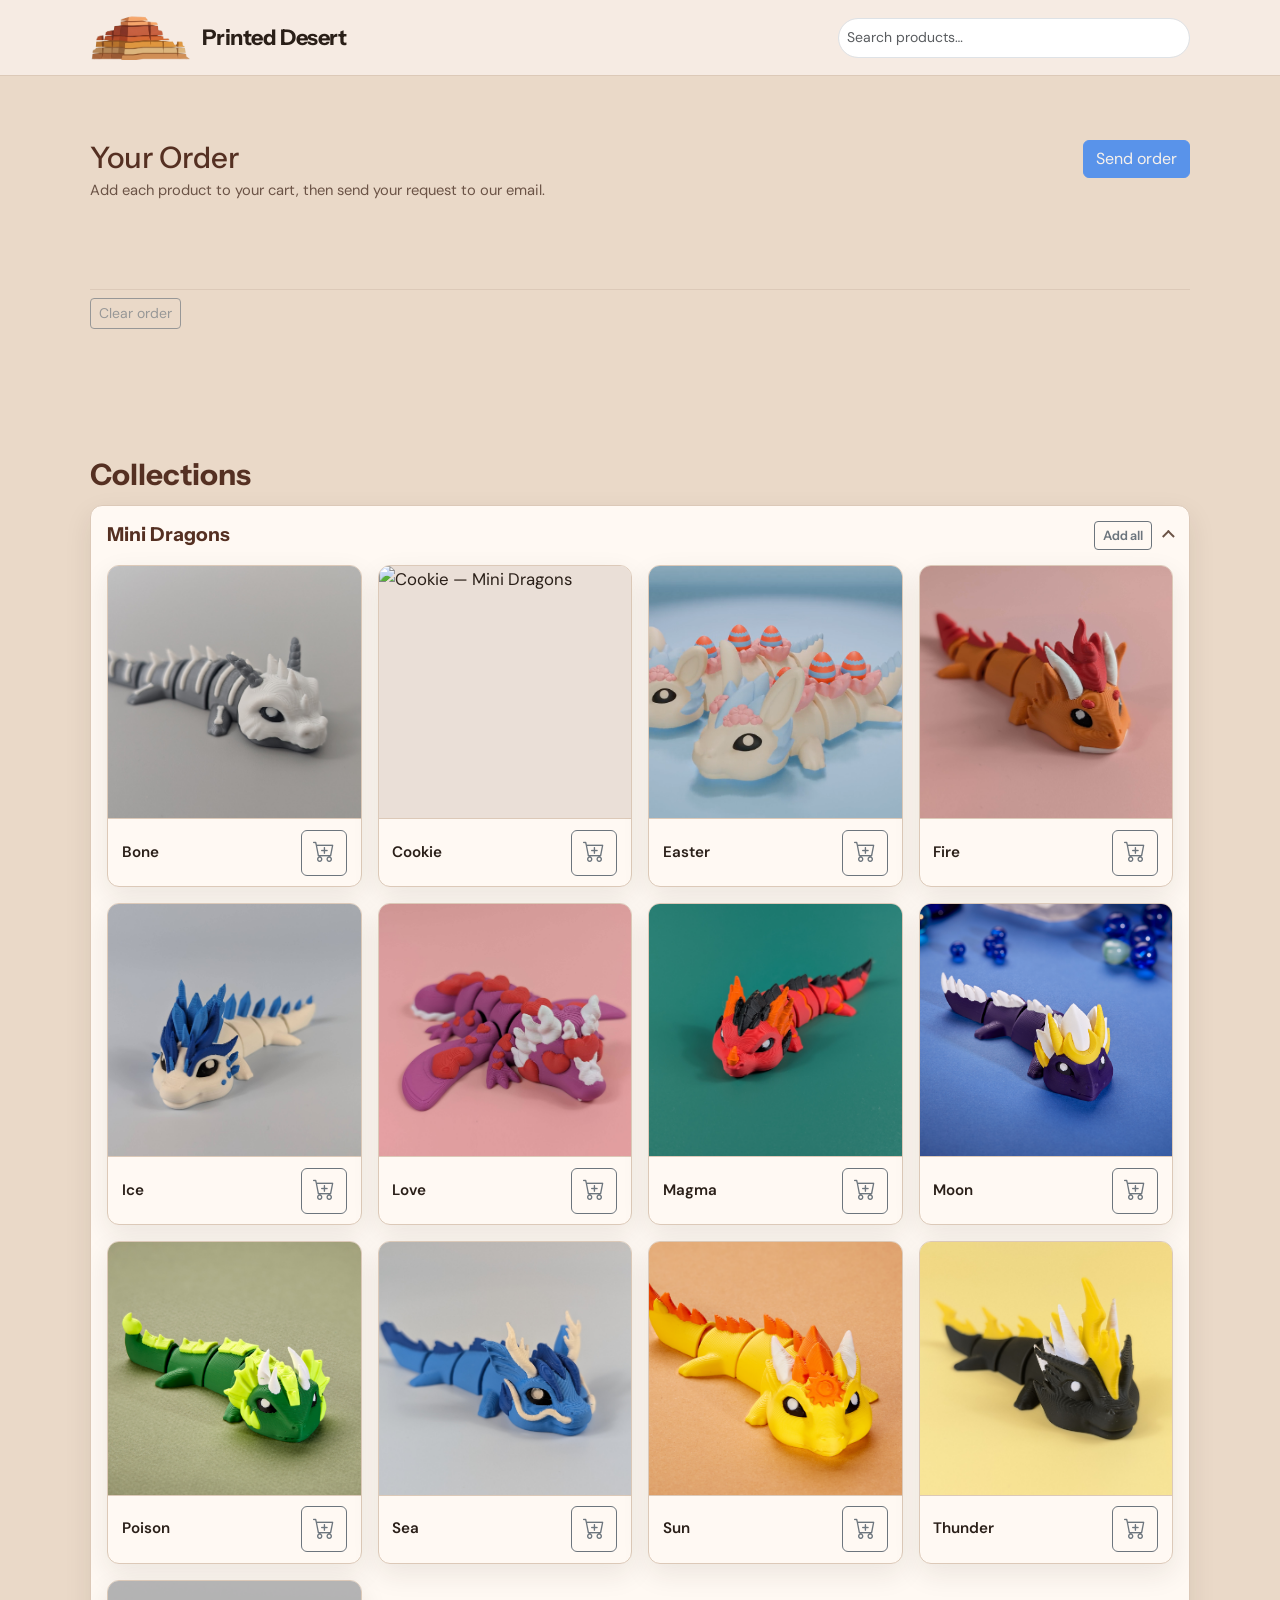
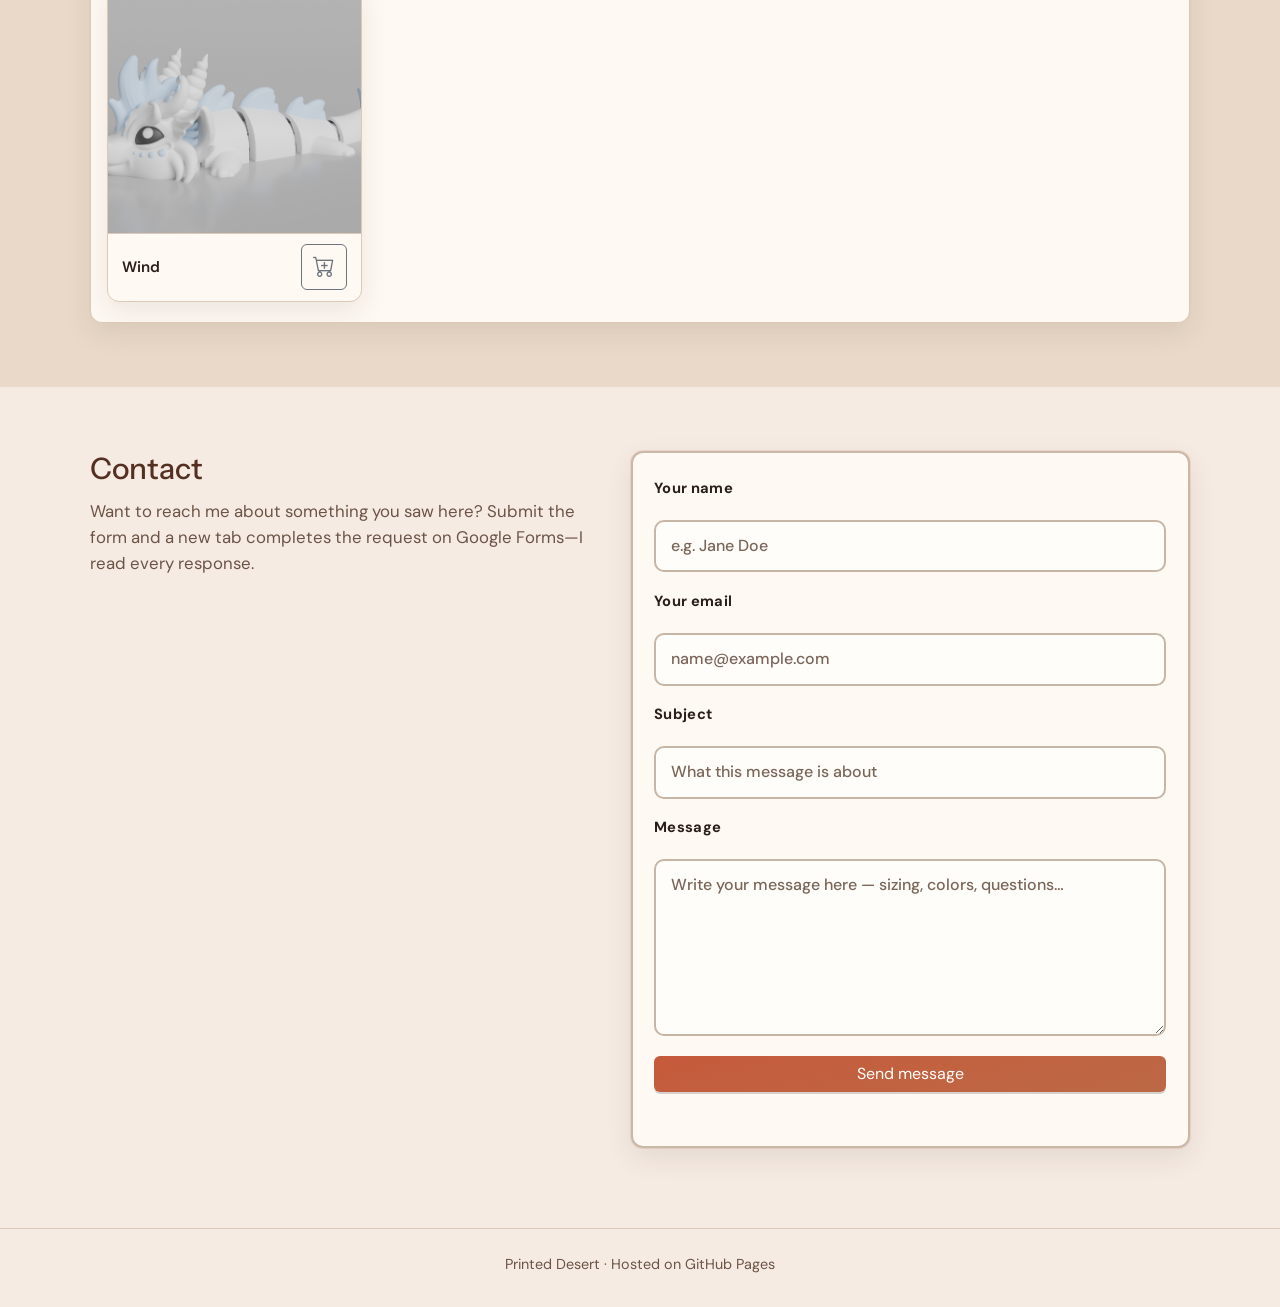
==== commit 8f7eb3fd: "Use Google Forms for contact and order; contact items tag [inquiry] Made-with: Cursor" ====
--- a/index.html
+++ b/index.html
@@ -354,7 +354,7 @@
         <div>
           <h2>Contact</h2>
           <p class="section-intro">
-            Want to reach me about something you saw here? This button opens your email app with your note—I read everything that lands in my inbox.
+            Want to reach me about something you saw here? Submit the form and a new tab completes the request on Google Forms—I read every response.
           </p>
         </div>
         <form class="contact-form" id="contact-form" novalidate>
@@ -370,7 +370,7 @@
           <label class="form-label" for="details">Message</label>
           <textarea class="form-control" id="details" name="details" rows="6" required placeholder="Write your message here — sizing, colors, questions…"></textarea>
 
-          <button class="btn btn-primary contact-submit" type="submit">Open email draft</button>
+          <button class="btn btn-primary contact-submit" type="submit">Send message</button>
           <p class="form-hint form-text" id="form-hint" role="status" aria-live="polite"></p>
         </form>
       </div>
@@ -384,6 +384,7 @@
   </footer>
 
   <script src="config.js"></script>
+  <script src="google-form.js"></script>
   <script src="main.js" defer></script>
 </body>
 </html>
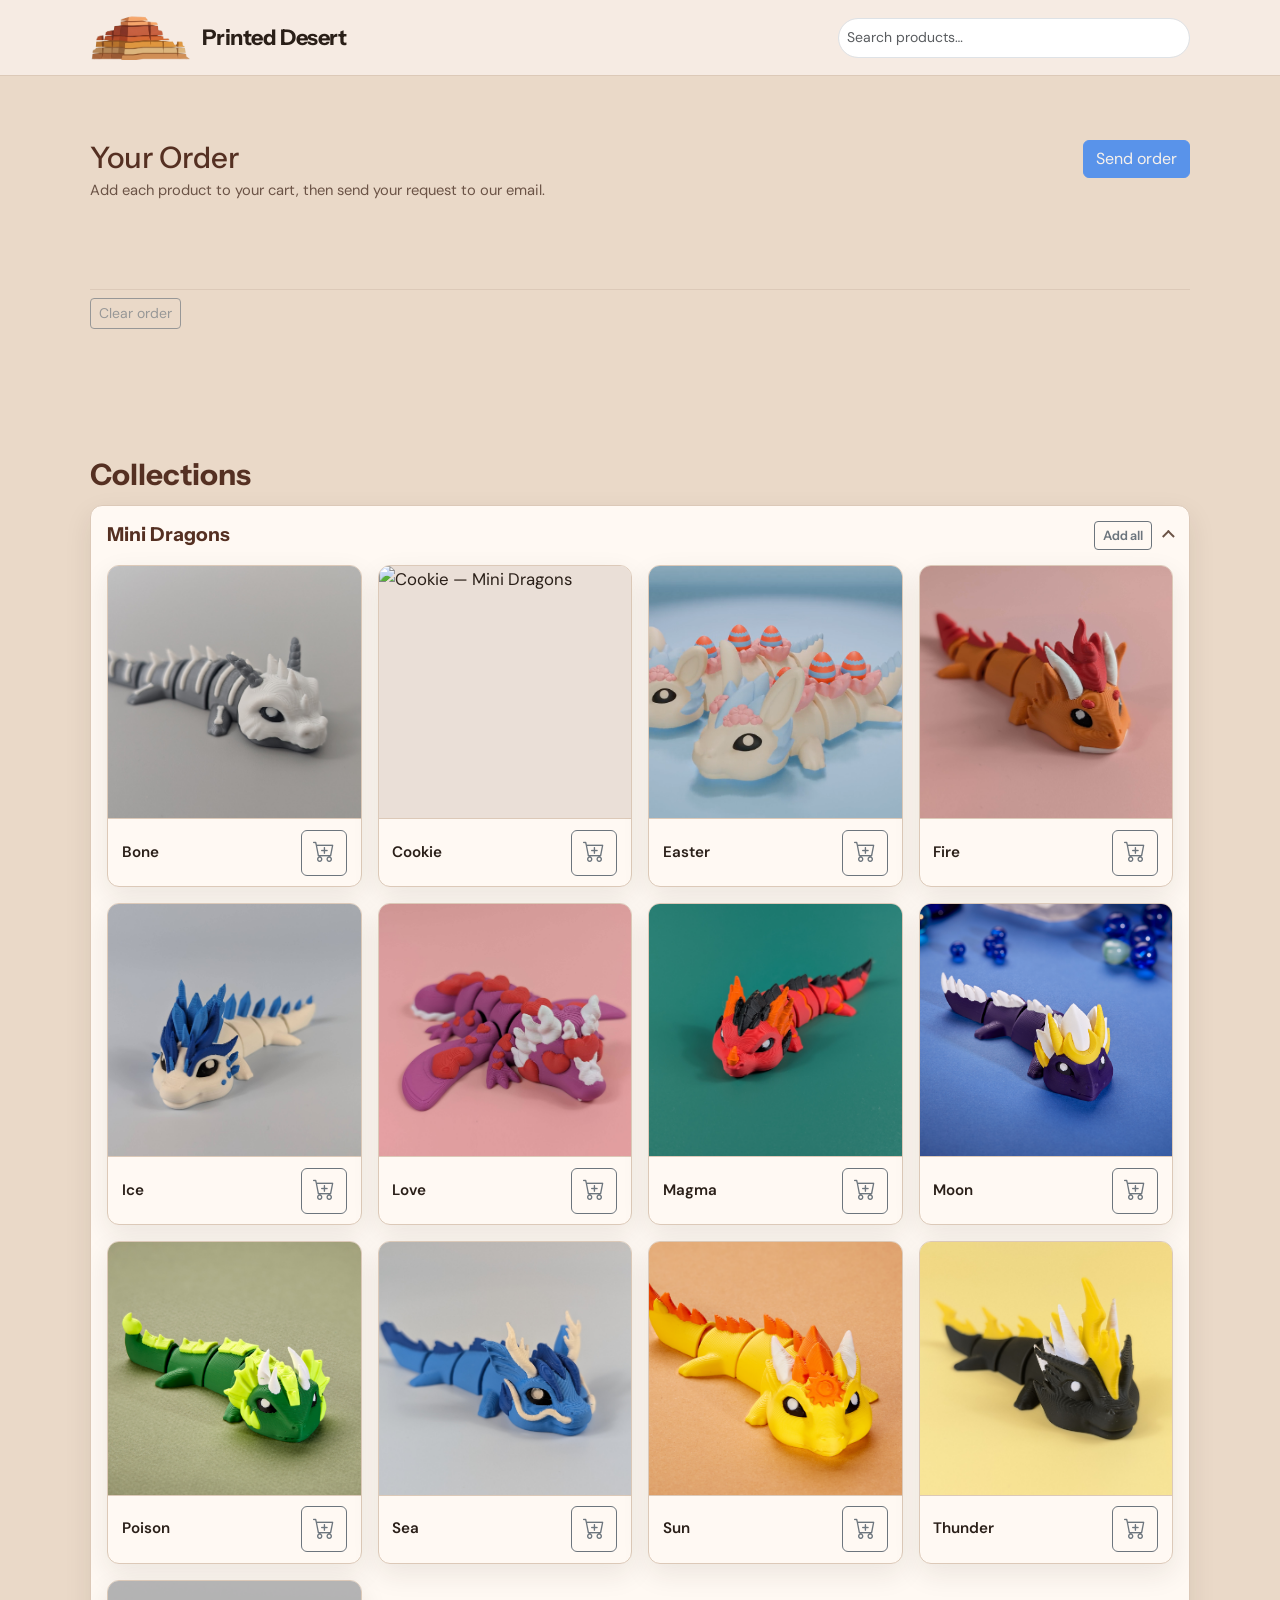
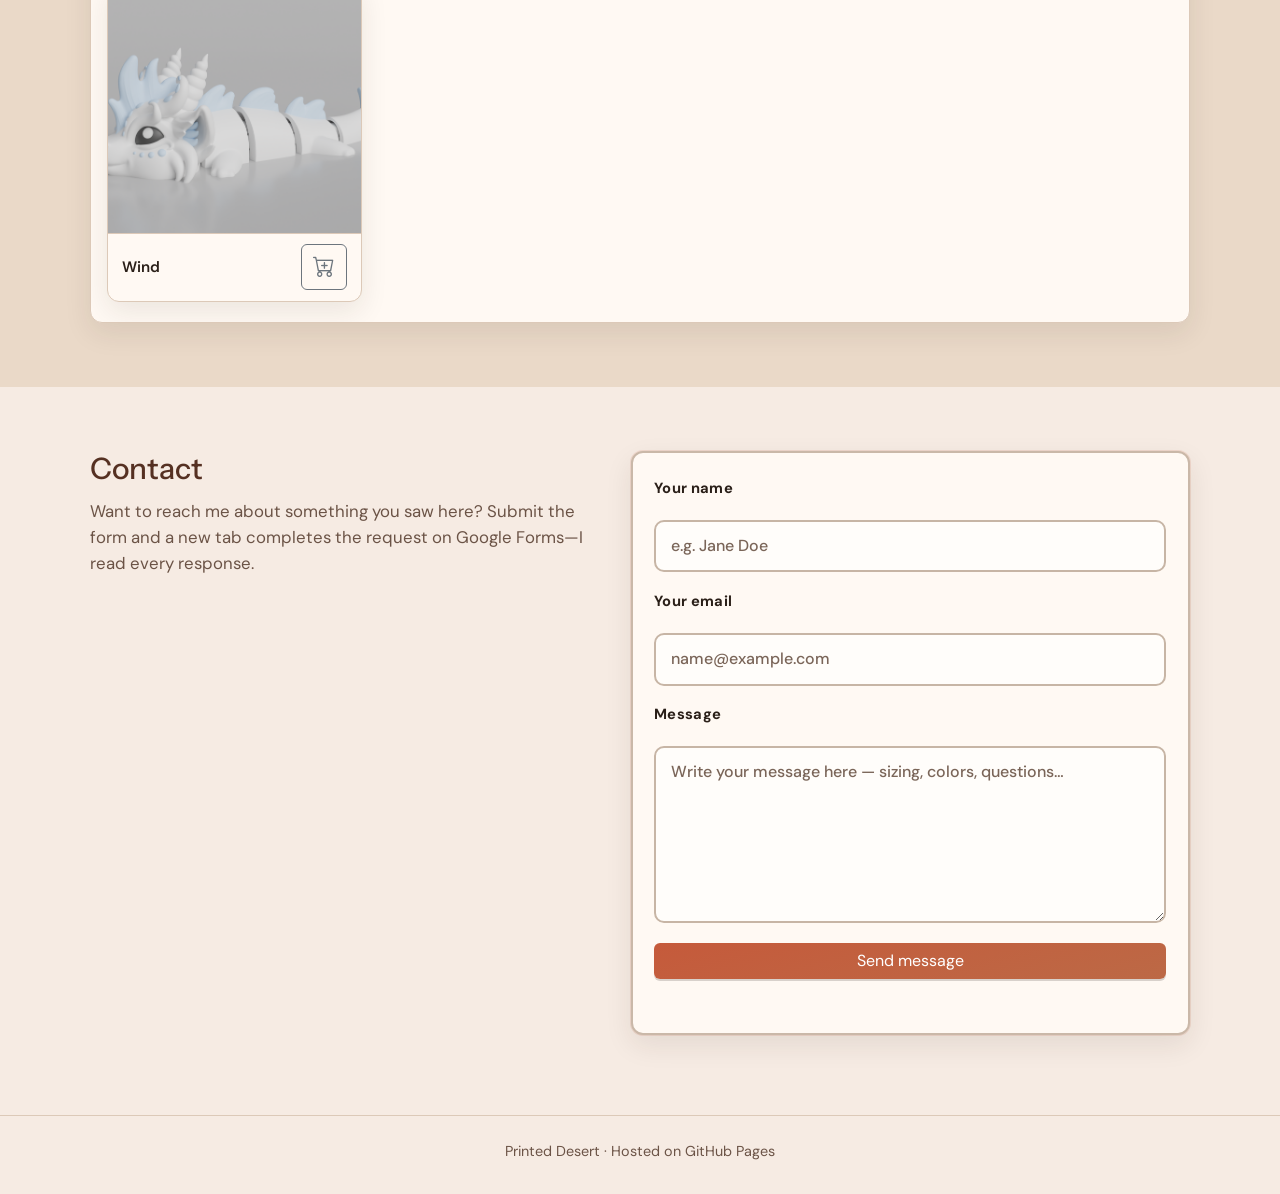
==== commit 62c9271c: "Contact form: drop subject, message only Made-with: Cursor" ====
--- a/index.html
+++ b/index.html
@@ -364,9 +364,6 @@
           <label class="form-label" for="email">Your email</label>
           <input class="form-control" id="email" name="email" type="email" autocomplete="email" required placeholder="name@example.com">
 
-          <label class="form-label" for="subject">Subject</label>
-          <input class="form-control" id="subject" name="subject" type="text" required placeholder="What this message is about">
-
           <label class="form-label" for="details">Message</label>
           <textarea class="form-control" id="details" name="details" rows="6" required placeholder="Write your message here — sizing, colors, questions…"></textarea>
 
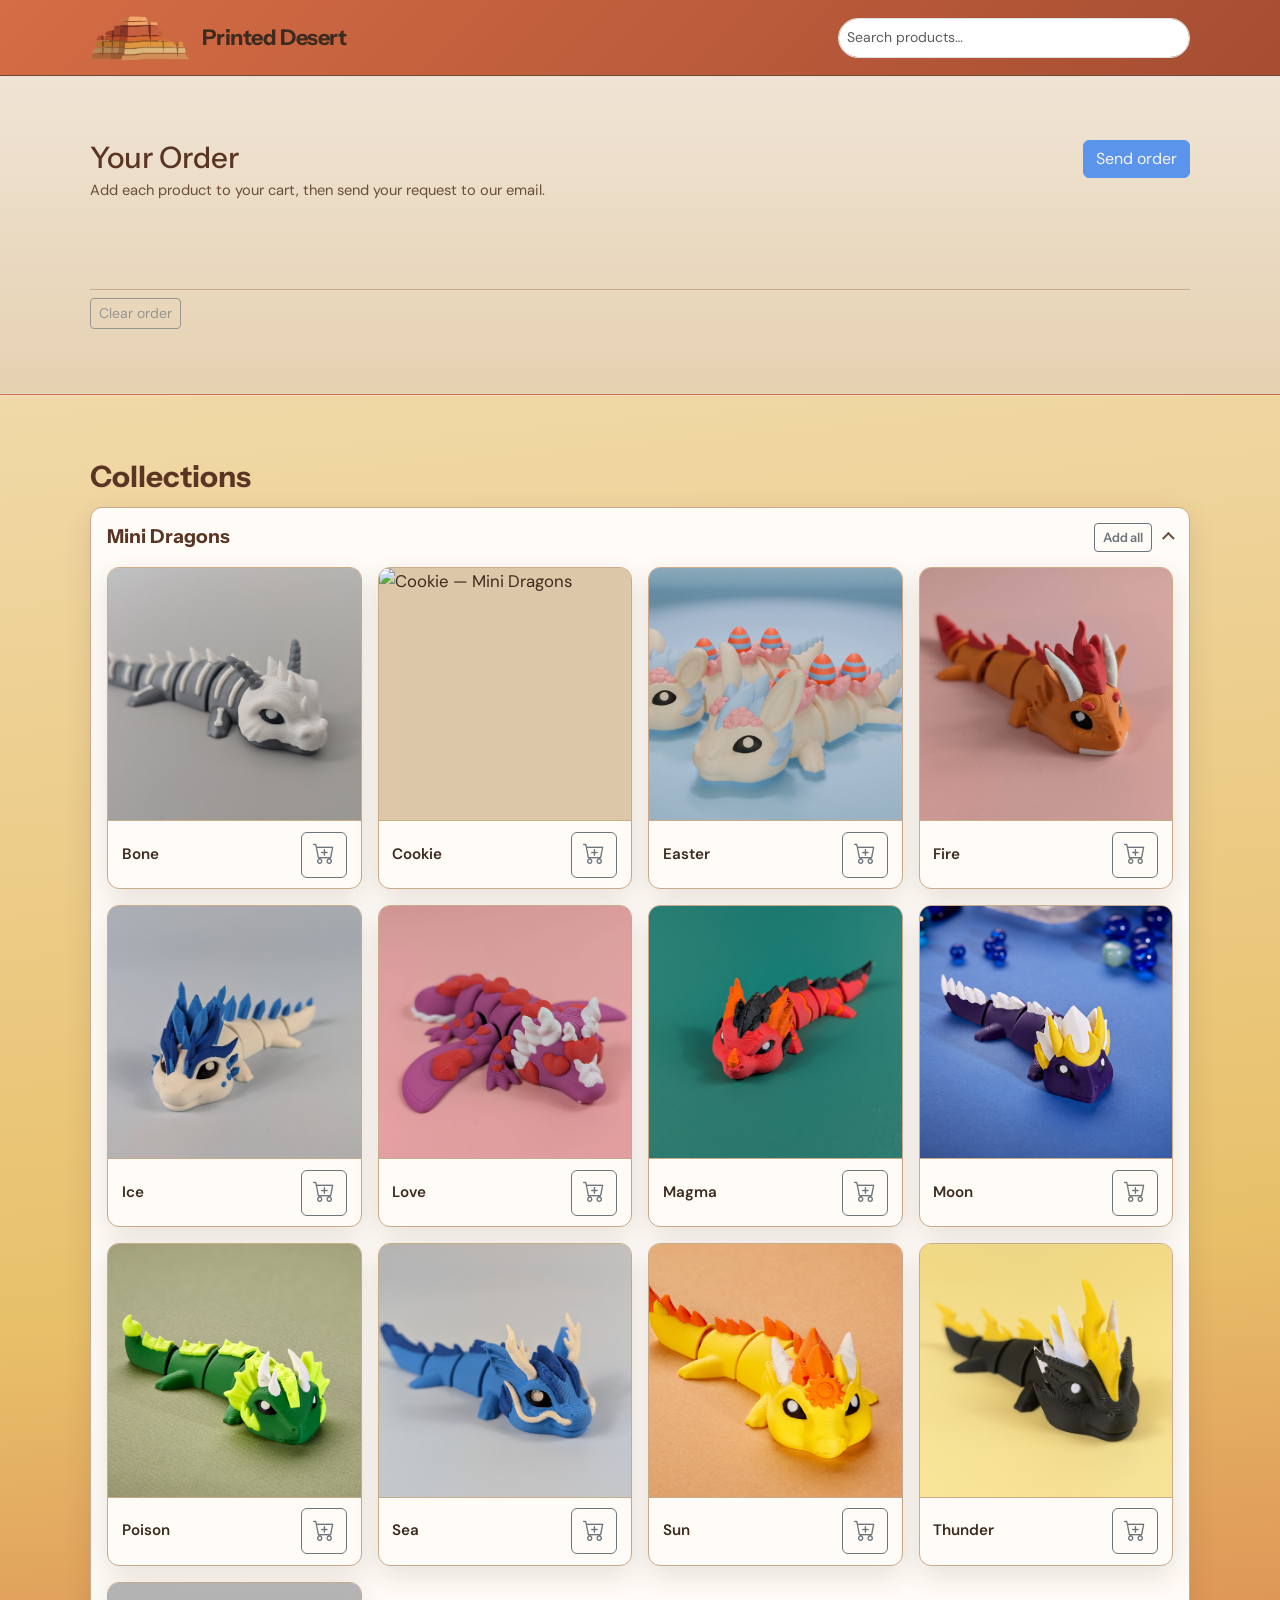
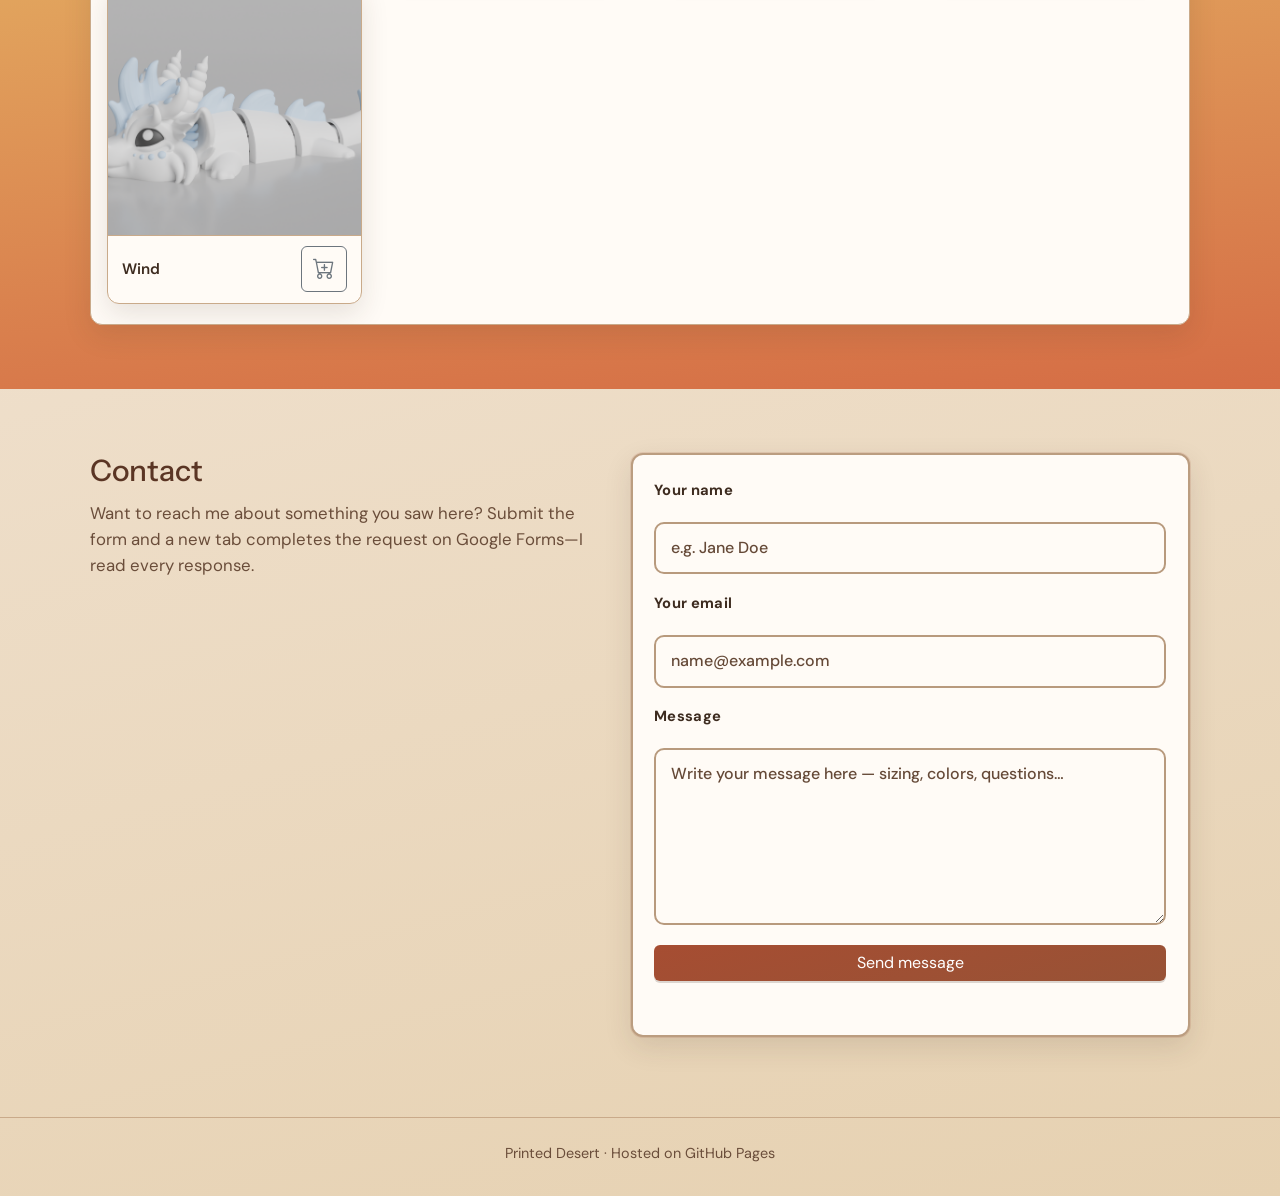
==== commit 5c014224: "Apply layer rock logo palette across site and theme-color Made-with: Cursor" ====
--- a/index.html
+++ b/index.html
@@ -4,7 +4,7 @@
   <meta charset="utf-8">
   <meta name="viewport" content="width=device-width, initial-scale=1">
   <meta name="description" content="Printed Desert — photo collections of things I print. Get in touch by email.">
-  <meta name="theme-color" content="#c55a3b">
+  <meta name="theme-color" content="#a64d32">
   <title>Printed Desert · Collections</title>
   <link href="https://cdn.jsdelivr.net/npm/bootstrap@5.3.3/dist/css/bootstrap.min.css" rel="stylesheet" crossorigin="anonymous">
   <link href="https://cdn.jsdelivr.net/npm/bootstrap-icons@1.11.3/font/bootstrap-icons.min.css" rel="stylesheet" crossorigin="anonymous">
--- a/styles.css
+++ b/styles.css
@@ -1,40 +1,87 @@
-/* Palette sampled from layered-rock logo: peach cap, red rock, ochre, sand, sienna */
+/*
+ * Color system — sampled from assets/img/layer_rock_logo.png
+ * Layer order (top → bottom): cap peach, terracotta, sienna, ochre, sand, chocolate; gaps/ink = umber.
+ */
 :root {
-  --cap: #e8b085;
-  --red-rock: #c55a3b;
-  --ochre: #d99e48;
-  --sand: #d6b995;
-  --sienna: #b5754e;
-
-  --bg: #f6ebe3;
-  --bg-alt: #ead9c8;
-  --ink: #2a1f18;
-  --muted: #6b5346;
-  --accent: var(--red-rock);
-  --accent-hover: #a8482f;
-  --accent-secondary: var(--ochre);
-  --card: #fff9f3;
-  --border: #dcc9b8;
-  --focus: #9a4d32;
+  --rock-cap: #f4b183;
+  --rock-terracotta: #d56d45;
+  --rock-sienna: #a64d32;
+  --rock-ochre: #e1a336;
+  --rock-sand: #e6d1b1;
+  --rock-chocolate: #8c5638;
+  --rock-umber: #3d2b1f;
+
+  /* Legacy semantic names (used across components) */
+  --cap: var(--rock-cap);
+  --red-rock: var(--rock-sienna);
+  --ochre: var(--rock-ochre);
+  --sand: var(--rock-sand);
+  --sienna: var(--rock-chocolate);
+
+  /* Page shell — peach mist → sand (logo cap + sand layers) */
+  --bg: var(--rock-sand);
+  --bg-gradient-top: #fdf6ee;
+  --bg-gradient-mid: #f3e6d8;
+  --bg-gradient-bottom: #e6d1b1;
+
+  /* Sticky header — terracotta into sienna (logo bands 2–3) */
+  --header-bg-1: #d56d45;
+  --header-bg-2: #a64d32;
+  --header-border-strong: color-mix(in srgb, var(--rock-umber) 28%, var(--rock-chocolate));
+
+  /* Your order — sand-forward, slightly lifted from page base */
+  --order-strip-bg-1: #efe4d5;
+  --order-strip-bg-2: #e6d1b1;
+
+  /* Collections — ochre glow tapering to terracotta (logo ochre + band 2) */
+  --collections-bg-1: #f0d9a8;
+  --collections-bg-2: #e8c06a;
+  --collections-bg-mix: #d56d45;
+
+  /* Rows / chips */
+  --bg-alt: #ead9c4;
+  --ink: var(--rock-umber);
+  --muted: #6a4d3a;
+  --accent: var(--rock-sienna);
+  --accent-hover: #8f4028;
+  --accent-secondary: var(--rock-ochre);
+  --card: #fffbf6;
+  --border: color-mix(in srgb, var(--rock-chocolate) 32%, var(--rock-sand));
+  --focus: var(--rock-terracotta);
   --radius: 12px;
-  --shadow: 0 10px 28px rgba(42, 31, 24, 0.09);
+  --shadow: 0 10px 28px color-mix(in srgb, var(--rock-umber) 12%, transparent);
   --max: 72ch;
   --gutter: clamp(1rem, 4vw, 2rem);
 }
 
 @media (prefers-color-scheme: dark) {
   :root {
-    --bg: #1a1411;
-    --bg-alt: #241c17;
-    --ink: #f2e6d9;
-    --muted: #c4a995;
-    --accent: #e07855;
-    --accent-hover: #f09062;
-    --accent-secondary: #e8b565;
-    --card: #221a15;
-    --border: #3d3028;
-    --focus: #f0a080;
-    --shadow: 0 12px 32px rgba(0, 0, 0, 0.4);
+    --bg: #1a1410;
+    --bg-gradient-top: #252018;
+    --bg-gradient-mid: #1c1712;
+    --bg-gradient-bottom: #14100d;
+
+    --header-bg-1: #5a3828;
+    --header-bg-2: #3d2b1f;
+    --header-border-strong: color-mix(in srgb, var(--rock-ochre) 22%, var(--border));
+
+    --order-strip-bg-1: #2a211a;
+    --order-strip-bg-2: #221b15;
+
+    --collections-bg-1: #3d2e22;
+    --collections-bg-2: #2e231a;
+    --collections-bg-mix: #231a14;
+
+    --bg-alt: #241c16;
+    --ink: #f4e8dc;
+    --muted: #c9b09a;
+    --accent: #f0a070;
+    --accent-hover: #f4b183;
+    --accent-secondary: #e8c066;
+    --card: #231c17;
+    --border: #4a3b32;
+    --focus: #e07855;
+    --shadow: 0 12px 32px rgba(0, 0, 0, 0.45);
   }
 }
 
@@ -55,6 +102,12 @@
   line-height: 1.55;
   color: var(--ink);
   background: var(--bg);
+  background-image: linear-gradient(
+    165deg,
+    var(--bg-gradient-top) 0%,
+    var(--bg-gradient-mid) 42%,
+    var(--bg-gradient-bottom) 100%
+  );
 }
 
 .skip-link {
@@ -93,9 +146,9 @@
 }
 
 .site-header {
-  border-bottom: 1px solid var(--border);
-  background: color-mix(in srgb, var(--bg) 92%, transparent);
-  backdrop-filter: blur(8px);
+  border-bottom: 1px solid var(--header-border-strong);
+  background: linear-gradient(135deg, var(--header-bg-1) 0%, var(--header-bg-2) 100%);
+  box-shadow: 0 1px 0 color-mix(in srgb, var(--ink) 6%, transparent);
   position: sticky;
   top: 0;
   z-index: 10;
@@ -222,6 +275,42 @@
   background: var(--bg-alt);
 }
 
+/* Order strip vs collections: separate terracotta bands (overrides .section-alt) */
+#order-strip.section-alt {
+  background: linear-gradient(180deg, var(--order-strip-bg-1) 0%, var(--order-strip-bg-2) 100%);
+  border-bottom: 1px solid color-mix(in srgb, var(--ink) 8%, transparent);
+  box-shadow: inset 0 1px 0 color-mix(in srgb, #fff 25%, transparent);
+}
+
+#collections.section-alt {
+  background: linear-gradient(
+    175deg,
+    var(--collections-bg-1) 0%,
+    var(--collections-bg-2) 55%,
+    var(--collections-bg-mix) 100%
+  );
+  border-top: 1px solid color-mix(in srgb, var(--ink) 7%, transparent);
+  box-shadow: inset 0 1px 0 color-mix(in srgb, #fff 18%, transparent);
+}
+
+@media (prefers-color-scheme: dark) {
+  #order-strip.section-alt,
+  #collections.section-alt {
+    box-shadow: inset 0 1px 0 rgba(255, 255, 255, 0.05);
+  }
+}
+
+/* Order page uses Bootstrap .bg-body — keep same shell gradient as index */
+body.bg-body {
+  background-color: transparent;
+  background-image: linear-gradient(
+    165deg,
+    var(--bg-gradient-top) 0%,
+    var(--bg-gradient-mid) 42%,
+    var(--bg-gradient-bottom) 100%
+  );
+}
+
 .section h2 {
   font-family: "Instrument Sans", sans-serif;
   font-size: clamp(1.5rem, 3vw, 1.85rem);
@@ -337,7 +426,7 @@
   padding: 0.75rem 0.9rem;
   border-radius: 10px;
   border: 2px solid color-mix(in srgb, var(--ink) 12%, var(--border));
-  background: #fffdfa !important;
+  background: var(--card) !important;
   color: var(--ink);
   min-height: 50px;
   transition: border-color 0.2s ease, box-shadow 0.2s ease, background-color 0.2s ease;
@@ -349,7 +438,7 @@
 }
 
 .contact-form .form-control::placeholder {
-  color: #7a6558;
+  color: color-mix(in srgb, var(--muted) 88%, var(--ink));
   opacity: 1;
   font-weight: 500;
 }
@@ -362,25 +451,25 @@
 .contact-form .form-control:focus-visible {
   outline: none;
   border-color: var(--accent);
-  background: #fff !important;
+  background: var(--card) !important;
   box-shadow: 0 0 0 3px color-mix(in srgb, var(--accent) 22%, transparent);
 }
 
 @media (prefers-color-scheme: dark) {
   .contact-form .form-control {
-    background: #2a221c !important;
+    background: var(--card) !important;
     border-color: color-mix(in srgb, var(--accent) 28%, var(--border));
     color: var(--ink);
   }
 
   .contact-form .form-control::placeholder {
-    color: #c4b5a4;
+    color: var(--muted);
     font-weight: 500;
   }
 
   .contact-form .form-control:focus,
   .contact-form .form-control:focus-visible {
-    background: #352a22 !important;
+    background: color-mix(in srgb, var(--card) 94%, var(--rock-chocolate)) !important;
     box-shadow: 0 0 0 3px color-mix(in srgb, var(--accent) 28%, transparent);
   }
 }
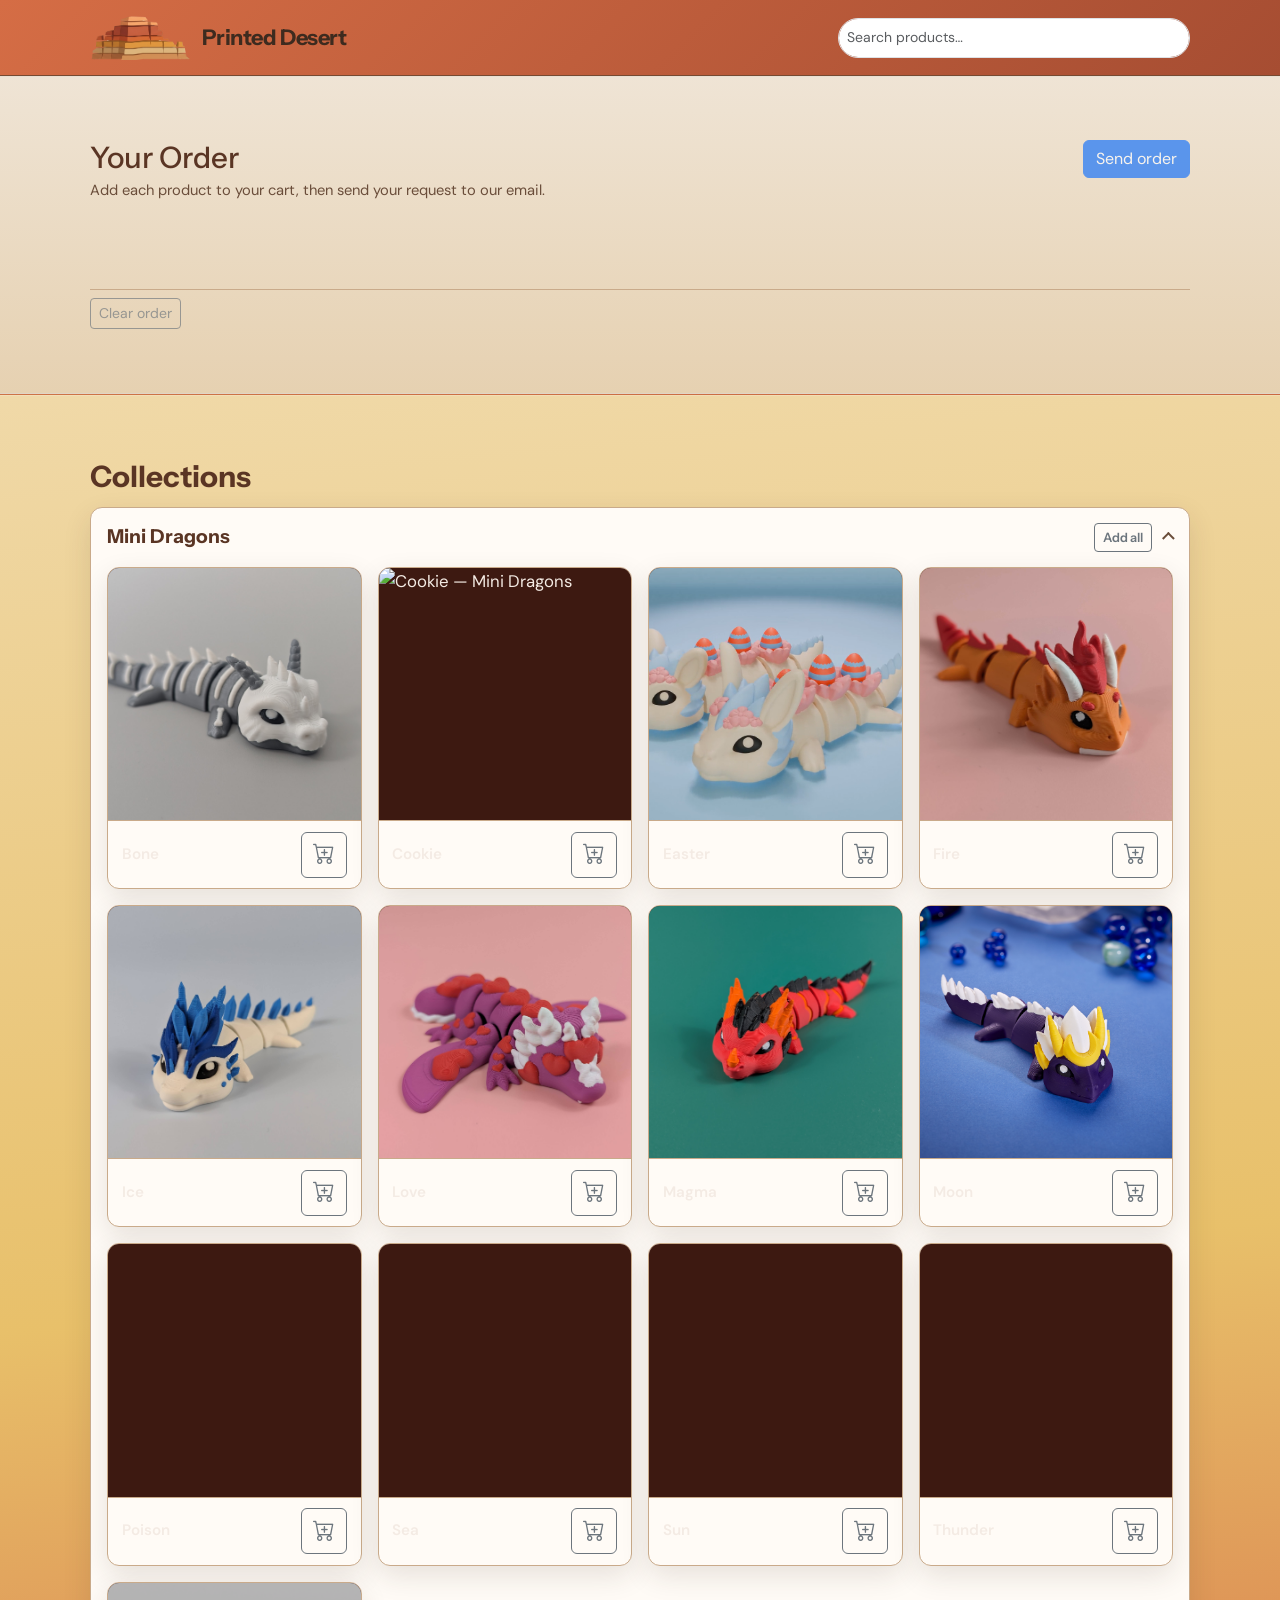
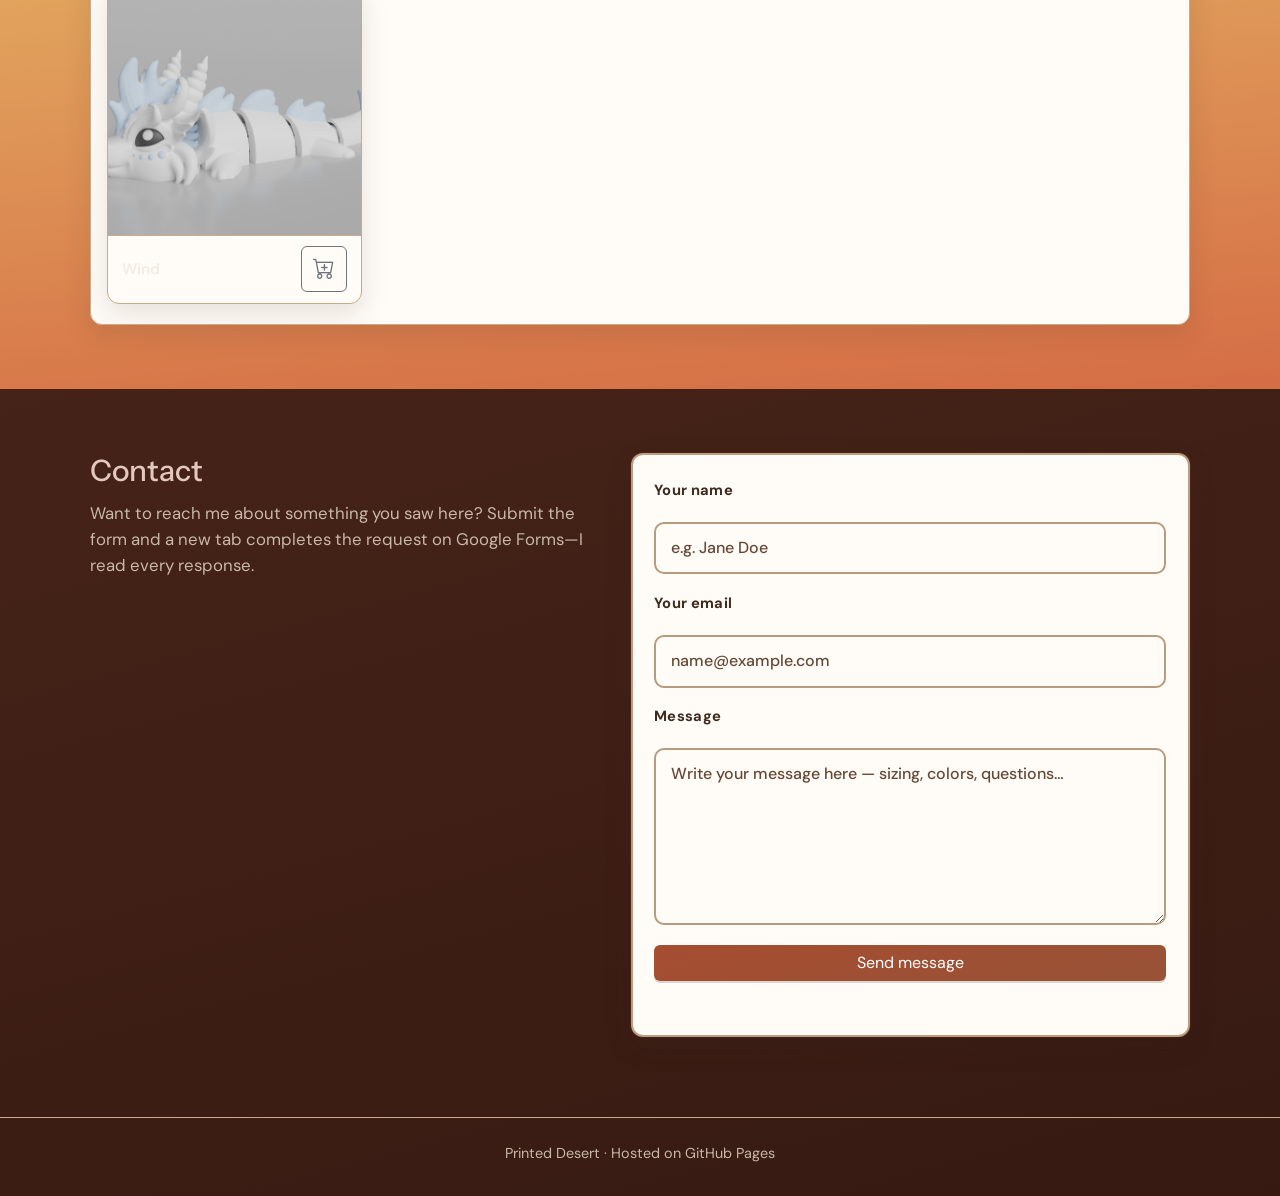
==== commit 22883290: "Dark terracotta theme, order page parity, notes placeholder; Cursor rule: push after changes Made-wi" ====
--- a/index.html
+++ b/index.html
@@ -2,13 +2,19 @@
 <html lang="en">
 <head>
   <meta charset="utf-8">
+  <style id="pd-paint">
+    html, body { background-color: #361a12; }
+    @media (prefers-color-scheme: dark) {
+      html, body { background-color: #0e0a08; }
+    }
+  </style>
   <meta name="viewport" content="width=device-width, initial-scale=1">
   <meta name="description" content="Printed Desert — photo collections of things I print. Get in touch by email.">
-  <meta name="theme-color" content="#a64d32">
+  <meta name="theme-color" content="#361a12">
   <title>Printed Desert · Collections</title>
   <link href="https://cdn.jsdelivr.net/npm/bootstrap@5.3.3/dist/css/bootstrap.min.css" rel="stylesheet" crossorigin="anonymous">
   <link href="https://cdn.jsdelivr.net/npm/bootstrap-icons@1.11.3/font/bootstrap-icons.min.css" rel="stylesheet" crossorigin="anonymous">
-  <link rel="stylesheet" href="styles.css">
+  <link rel="stylesheet" href="styles.css?v=6">
   <link rel="preconnect" href="https://fonts.googleapis.com">
   <link rel="preconnect" href="https://fonts.gstatic.com" crossorigin>
   <link href="https://fonts.googleapis.com/css2?family=DM+Sans:ital,opsz,wght@0,9..40,400;0,9..40,600;0,9..40,700;1,9..40,400&family=Instrument+Sans:wght@600;700&display=swap" rel="stylesheet">
--- a/styles.css
+++ b/styles.css
@@ -18,11 +18,13 @@
   --sand: var(--rock-sand);
   --sienna: var(--rock-chocolate);
 
-  /* Page shell — peach mist → sand (logo cap + sand layers) */
-  --bg: var(--rock-sand);
-  --bg-gradient-top: #fdf6ee;
-  --bg-gradient-mid: #f3e6d8;
-  --bg-gradient-bottom: #e6d1b1;
+  /* Page shell — dark terracotta red (first paint + gradient; see inline <style> in HTML) */
+  --bg: #3d1810;
+  --bg-gradient-top: #6b3528;
+  --bg-gradient-mid: #4f281c;
+  --bg-gradient-bottom: #361a12;
+  --body-text: #f4ebe4;
+  --body-muted: #c9b8a8;
 
   /* Sticky header — terracotta into sienna (logo bands 2–3) */
   --header-bg-1: #d56d45;
@@ -56,10 +58,12 @@
 
 @media (prefers-color-scheme: dark) {
   :root {
-    --bg: #1a1410;
-    --bg-gradient-top: #252018;
-    --bg-gradient-mid: #1c1712;
-    --bg-gradient-bottom: #14100d;
+    --bg: #120d0a;
+    --bg-gradient-top: #2a1812;
+    --bg-gradient-mid: #1a110c;
+    --bg-gradient-bottom: #0e0a08;
+    --body-text: #f0e6dc;
+    --body-muted: #b8a090;
 
     --header-bg-1: #5a3828;
     --header-bg-2: #3d2b1f;
@@ -93,6 +97,7 @@
 
 html {
   scroll-behavior: smooth;
+  background-color: var(--bg-gradient-bottom);
 }
 
 body {
@@ -100,7 +105,7 @@
   font-family: "DM Sans", system-ui, sans-serif;
   font-size: 1.05rem;
   line-height: 1.55;
-  color: var(--ink);
+  color: var(--body-text);
   background: var(--bg);
   background-image: linear-gradient(
     165deg,
@@ -127,7 +132,7 @@
   height: auto;
   padding: 0.5rem 1rem;
   background: var(--ink);
-  color: var(--bg);
+  color: var(--body-text);
   z-index: 100;
   border-radius: 8px;
 }
@@ -263,8 +268,15 @@
   font-family: "Instrument Sans", sans-serif;
   font-size: clamp(1.5rem, 3vw, 1.85rem);
   margin: 0 0 0.75rem;
+  font-weight: 700;
+}
+
+#collections .page-title {
   color: color-mix(in srgb, var(--accent) 28%, var(--ink));
-  font-weight: 700;
+}
+
+.order-page .page-title {
+  color: color-mix(in srgb, var(--accent) 22%, var(--body-text));
 }
 
 .section {
@@ -311,17 +323,313 @@
   );
 }
 
-.section h2 {
+/* —— Order page (order.html): match index palette + contact-style panel —— */
+.order-page {
+  color: var(--body-text);
+}
+
+.order-page .site-header .order-back-link {
+  color: var(--rock-umber);
+  border: 2px solid color-mix(in srgb, var(--rock-umber) 35%, var(--header-bg-1));
+  background: color-mix(in srgb, #fff 22%, var(--header-bg-1));
+  border-radius: 999px;
+  padding: 0.35rem 0.85rem;
+  font-weight: 600;
+  font-size: 0.875rem;
+  transition: background-color 0.2s ease, border-color 0.2s ease, color 0.2s ease;
+}
+
+.order-page .site-header .order-back-link:hover {
+  background: color-mix(in srgb, #fff 42%, var(--header-bg-1));
+  border-color: color-mix(in srgb, var(--rock-umber) 55%, var(--header-bg-1));
+  color: var(--rock-umber);
+}
+
+.order-page-main {
+  color: var(--body-text);
+}
+
+.order-page .wrap.order-page-inner {
+  max-width: min(40rem, 100% - 2 * var(--gutter));
+}
+
+.order-page-lead {
+  margin-bottom: 1.75rem;
+  color: var(--body-muted);
+  font-size: 1rem;
+  line-height: 1.55;
+}
+
+.order-empty-state {
+  padding: 1.15rem 1.25rem;
+  border-radius: var(--radius);
+  border: 2px solid color-mix(in srgb, var(--ink) 10%, var(--border));
+  background: var(--card);
+  color: var(--ink);
+  box-shadow: var(--shadow);
+  font-size: 0.95rem;
+}
+
+.order-empty-state a {
+  color: var(--accent);
+  font-weight: 600;
+}
+
+.order-empty-state a:hover {
+  color: var(--accent-hover);
+}
+
+.order-form-panel {
+  display: grid;
+  gap: 1rem;
+  background: var(--card);
+  border: 2px solid color-mix(in srgb, var(--ink) 10%, var(--border));
+  border-radius: var(--radius);
+  padding: 1.5rem 1.35rem;
+  box-shadow:
+    var(--shadow),
+    0 0 0 1px color-mix(in srgb, var(--accent) 14%, transparent);
+}
+
+.order-form-group {
+  display: grid;
+  gap: 0.35rem;
+}
+
+.order-form-group--notes {
+  margin-top: 0.25rem;
+}
+
+.order-form-label {
+  font-weight: 700;
+  font-size: 0.92rem;
+  color: var(--ink);
+  letter-spacing: 0.02em;
+}
+
+.order-form-control {
+  width: 100%;
+  font: inherit;
+  font-size: 1rem;
+  padding: 0.75rem 0.9rem;
+  border-radius: 10px;
+  border: 2px solid color-mix(in srgb, var(--ink) 12%, var(--border));
+  background: var(--card) !important;
+  color: var(--ink) !important;
+  min-height: 50px;
+  transition: border-color 0.2s ease, box-shadow 0.2s ease, background-color 0.2s ease;
+}
+
+.order-form-panel textarea.order-form-control {
+  min-height: 120px;
+  resize: vertical;
+}
+
+.order-form-control::placeholder {
+  color: color-mix(in srgb, var(--muted) 88%, var(--ink));
+  opacity: 1;
+  font-weight: 500;
+}
+
+.order-form-control:hover {
+  border-color: color-mix(in srgb, var(--accent) 45%, var(--border));
+}
+
+.order-form-control:focus,
+.order-form-control:focus-visible {
+  outline: none;
+  border-color: var(--accent);
+  background: var(--card) !important;
+  box-shadow: 0 0 0 3px color-mix(in srgb, var(--accent) 22%, transparent);
+}
+
+.order-field-hint {
+  margin: 0;
+  font-size: 0.85rem;
+  color: var(--muted);
+  line-height: 1.4;
+}
+
+.order-pickup-fieldset {
+  display: flex;
+  flex-direction: column;
+  gap: 0.35rem;
+  border: none;
+  margin: 0;
+  padding: 0;
+  min-width: 0;
+}
+
+.order-pickup-fieldset legend {
+  padding: 0;
+}
+
+.order-pickup-options {
+  display: grid;
+  gap: 0.5rem;
+  margin-top: 0.35rem;
+}
+
+.order-pickup-label {
+  display: flex;
+  align-items: flex-start;
+  gap: 0.55rem;
+  cursor: pointer;
+  color: var(--ink);
+  font-weight: 500;
+  line-height: 1.4;
+}
+
+.order-pickup-label input {
+  margin-top: 0.2rem;
+  flex-shrink: 0;
+  accent-color: var(--accent);
+  width: 1.05rem;
+  height: 1.05rem;
+}
+
+.order-items-panel {
+  border-radius: 10px;
+  border: 2px solid color-mix(in srgb, var(--ink) 8%, var(--border));
+  background: color-mix(in srgb, var(--rock-sand) 45%, var(--card));
+  overflow: hidden;
+}
+
+.order-items-panel-title {
+  padding: 0.75rem 1rem;
+  font-family: "Instrument Sans", sans-serif;
+  font-weight: 700;
+  font-size: 1.05rem;
+  color: color-mix(in srgb, var(--accent) 32%, var(--ink));
+  border-bottom: 1px solid var(--border);
+  background: color-mix(in srgb, var(--bg-alt) 70%, var(--card));
+}
+
+.order-items-list {
+  list-style: none;
+  margin: 0;
+  padding: 0;
+}
+
+.order-item-row {
+  display: flex;
+  align-items: center;
+  gap: 0.85rem;
+  padding: 0.85rem 1rem;
+  border-bottom: 1px solid var(--border);
+  color: var(--ink);
+}
+
+.order-item-row:last-child {
+  border-bottom: none;
+}
+
+.order-item-thumb {
+  width: 48px;
+  height: 48px;
+  object-fit: cover;
+  border-color: color-mix(in srgb, var(--ink) 12%, var(--border)) !important;
+}
+
+.order-item-text {
+  flex: 1;
+  min-width: 0;
+}
+
+.order-item-title {
+  font-weight: 600;
+  color: var(--ink);
+  line-height: 1.3;
+}
+
+.order-item-meta {
+  font-size: 0.875rem;
+  color: var(--muted);
+  line-height: 1.35;
+}
+
+.order-submit {
+  display: block;
+  width: 100%;
+  margin-top: 0.35rem;
+  padding: 0.85rem 1.25rem;
+  font: inherit;
+  font-size: 1.05rem;
+  font-weight: 700;
+  text-align: center;
+  color: #fff;
+  border: none;
+  border-radius: 10px;
+  cursor: pointer;
+  background: linear-gradient(165deg, var(--accent) 0%, color-mix(in srgb, var(--sienna) 55%, var(--accent)) 100%);
+  box-shadow: 0 2px 0 color-mix(in srgb, var(--ink) 22%, transparent);
+  transition: filter 0.2s ease, transform 0.08s ease;
+}
+
+.order-submit:hover {
+  background: linear-gradient(165deg, var(--accent-hover) 0%, var(--accent) 100%);
+  filter: brightness(1.02);
+}
+
+.order-submit:active {
+  transform: translateY(1px);
+}
+
+.order-form-hint {
+  text-align: center;
+  margin-bottom: 0 !important;
+}
+
+@media (prefers-color-scheme: dark) {
+  .order-page .site-header .order-back-link {
+    color: var(--ink);
+    border-color: color-mix(in srgb, var(--ink) 35%, var(--border));
+    background: color-mix(in srgb, var(--card) 40%, var(--header-bg-1));
+  }
+
+  .order-page .site-header .order-back-link:hover {
+    background: color-mix(in srgb, var(--card) 55%, var(--header-bg-2));
+  }
+
+  .order-items-panel {
+    background: color-mix(in srgb, var(--card) 88%, var(--bg-alt));
+  }
+
+  .order-items-panel-title {
+    background: color-mix(in srgb, var(--bg-alt) 55%, var(--card));
+  }
+
+  .order-form-control {
+    background: var(--card) !important;
+    border-color: color-mix(in srgb, var(--accent) 28%, var(--border));
+    color: var(--ink) !important;
+  }
+
+  .order-form-control:focus,
+  .order-form-control:focus-visible {
+    background: color-mix(in srgb, var(--card) 94%, var(--rock-chocolate)) !important;
+    box-shadow: 0 0 0 3px color-mix(in srgb, var(--accent) 28%, transparent);
+  }
+}
+
+#order-strip h2 {
   font-family: "Instrument Sans", sans-serif;
   font-size: clamp(1.5rem, 3vw, 1.85rem);
   margin: 0 0 0.75rem;
   color: color-mix(in srgb, var(--accent) 28%, var(--ink));
 }
 
+#contact h2 {
+  font-family: "Instrument Sans", sans-serif;
+  font-size: clamp(1.5rem, 3vw, 1.85rem);
+  margin: 0 0 0.75rem;
+  color: color-mix(in srgb, var(--accent) 22%, var(--body-text));
+}
+
 .section-intro {
   margin: 0 0 1.75rem;
   max-width: var(--max);
-  color: var(--muted);
+  color: var(--body-muted);
 }
 
 .card-grid {
@@ -526,7 +834,7 @@
 .footer-inner p {
   margin: 0;
   font-size: 0.9rem;
-  color: var(--muted);
+  color: var(--body-muted);
   text-align: center;
 }
 
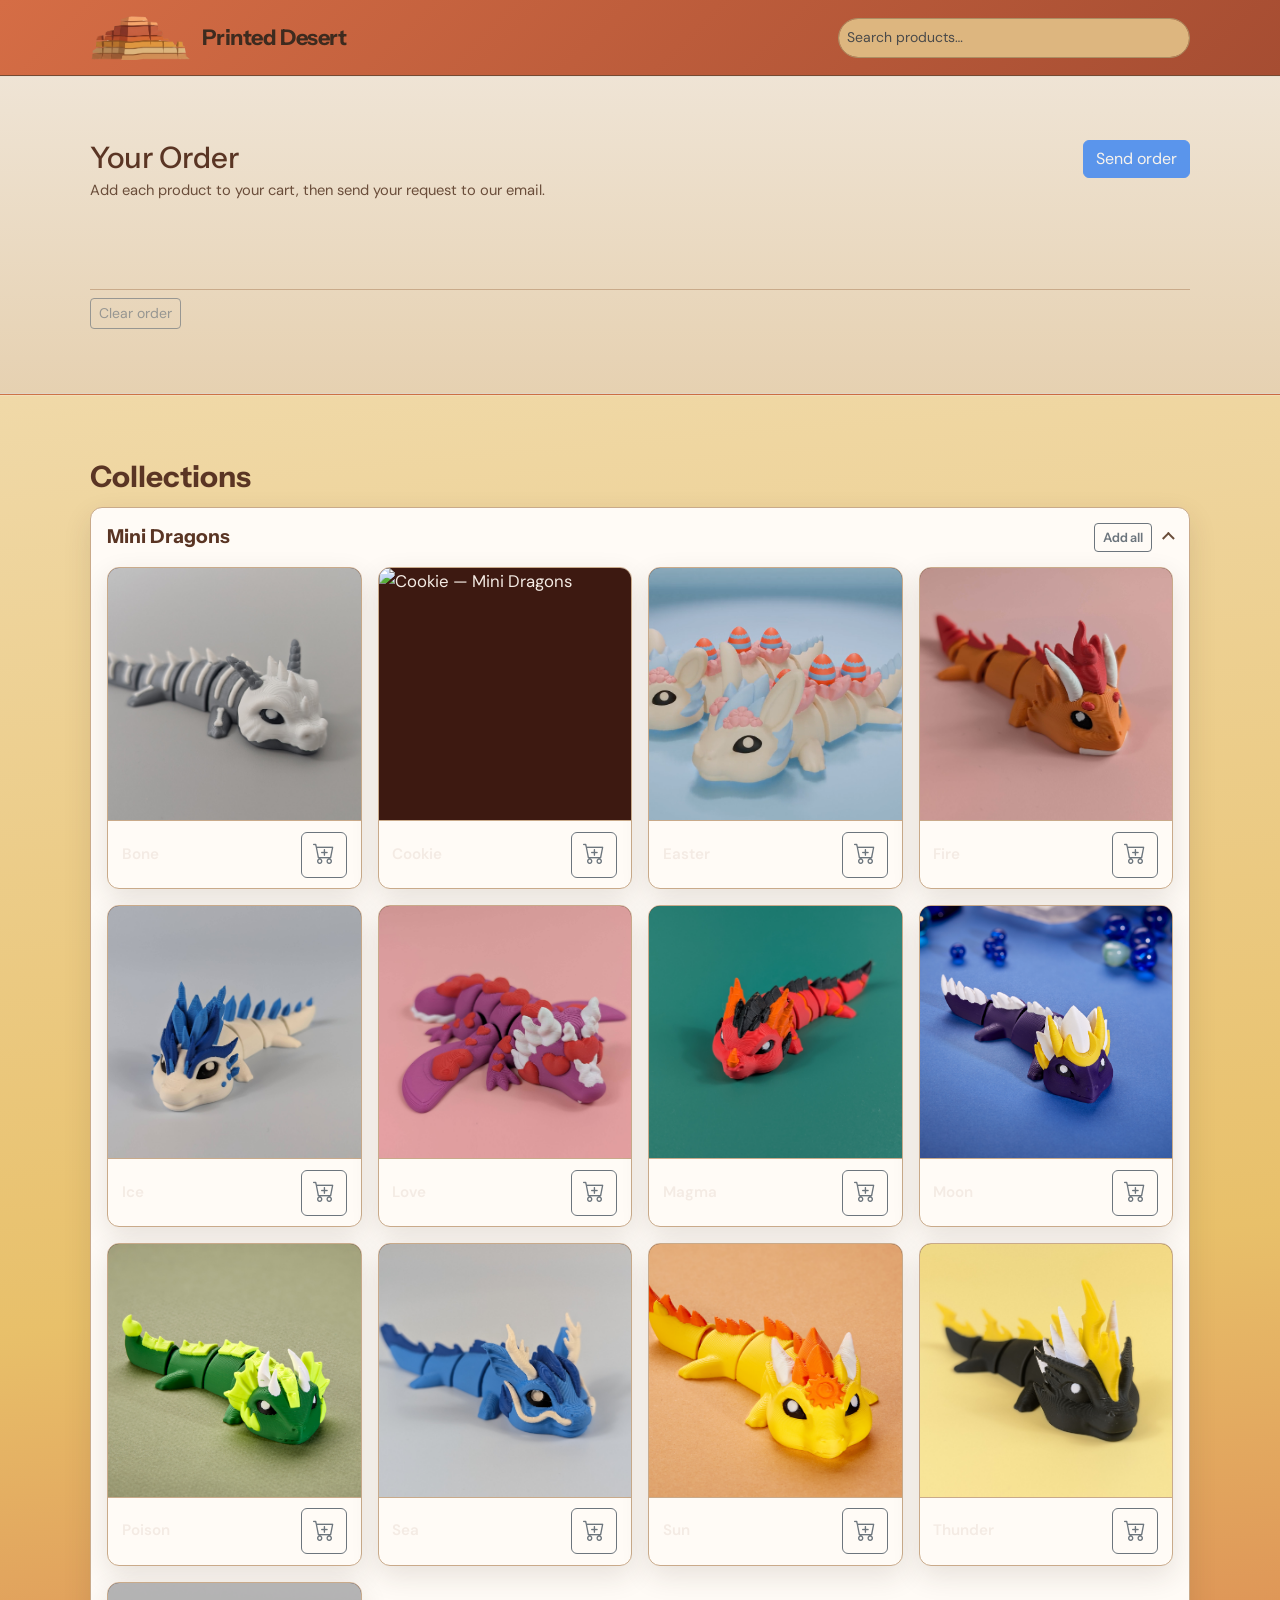
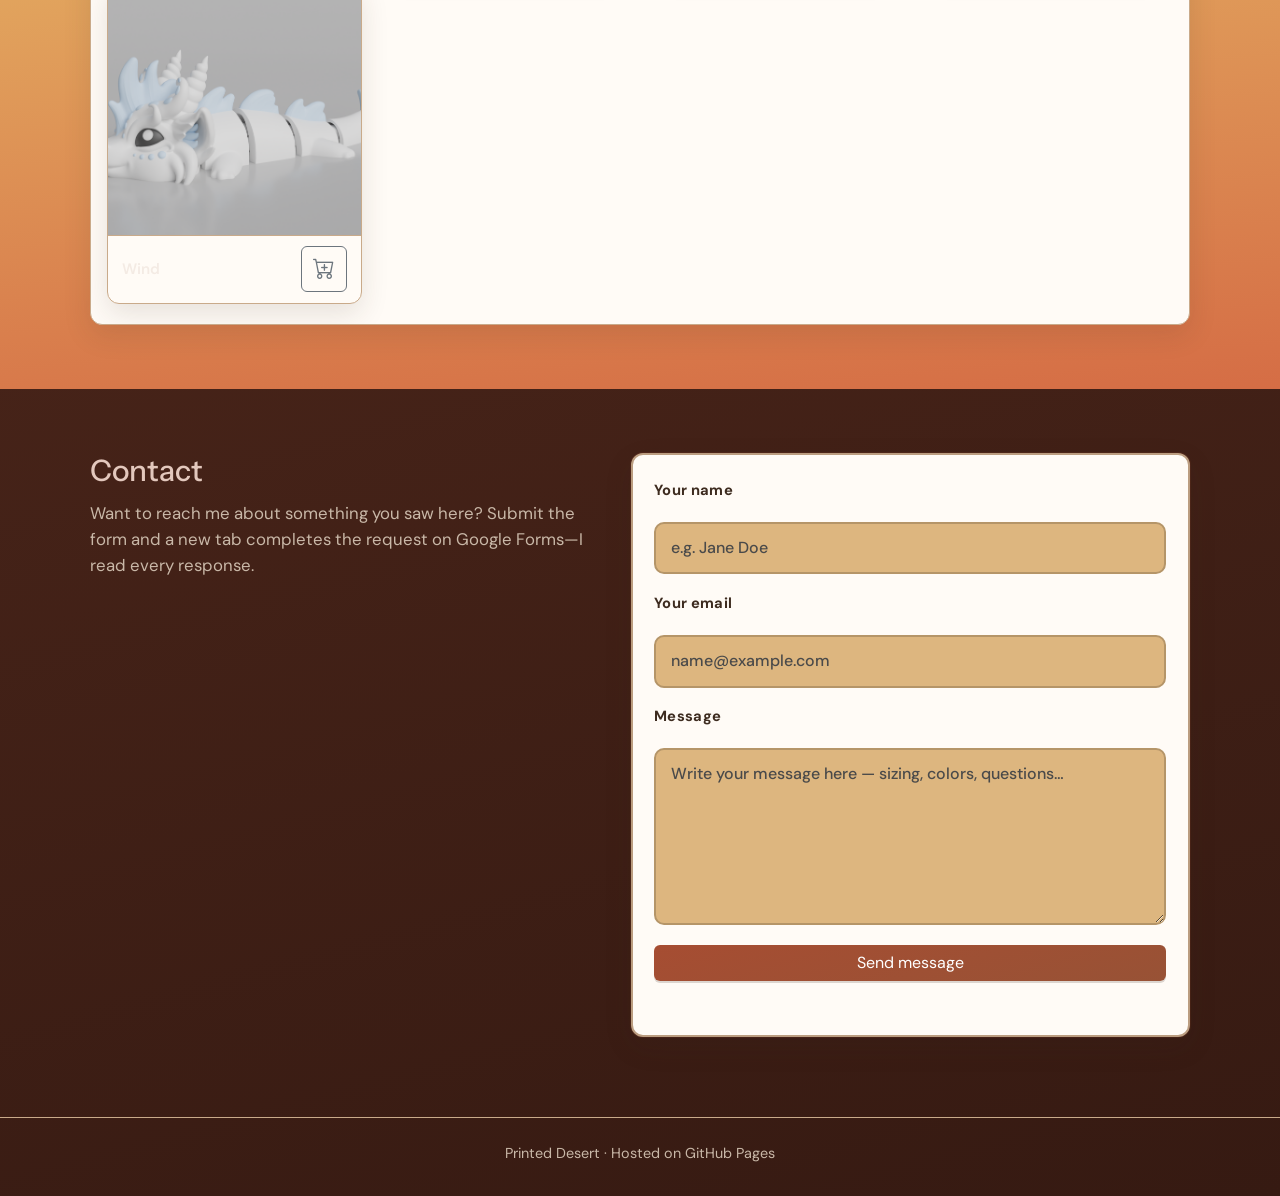
==== commit 0b0beed4: "Field and search inputs: #DDB67F bg, black text Made-with: Cursor" ====
--- a/index.html
+++ b/index.html
@@ -14,7 +14,7 @@
   <title>Printed Desert · Collections</title>
   <link href="https://cdn.jsdelivr.net/npm/bootstrap@5.3.3/dist/css/bootstrap.min.css" rel="stylesheet" crossorigin="anonymous">
   <link href="https://cdn.jsdelivr.net/npm/bootstrap-icons@1.11.3/font/bootstrap-icons.min.css" rel="stylesheet" crossorigin="anonymous">
-  <link rel="stylesheet" href="styles.css?v=6">
+  <link rel="stylesheet" href="styles.css?v=7">
   <link rel="preconnect" href="https://fonts.googleapis.com">
   <link rel="preconnect" href="https://fonts.gstatic.com" crossorigin>
   <link href="https://fonts.googleapis.com/css2?family=DM+Sans:ital,opsz,wght@0,9..40,400;0,9..40,600;0,9..40,700;1,9..40,400&family=Instrument+Sans:wght@600;700&display=swap" rel="stylesheet">
--- a/styles.css
+++ b/styles.css
@@ -25,6 +25,11 @@
   --bg-gradient-bottom: #361a12;
   --body-text: #f4ebe4;
   --body-muted: #c9b8a8;
+
+  /* Text inputs + header search — warm gold field, black text */
+  --field-bg: #ddb67f;
+  --field-text: #000000;
+  --field-placeholder: #4a4a4a;
 
   /* Sticky header — terracotta into sienna (logo bands 2–3) */
   --header-bg-1: #d56d45;
@@ -65,6 +70,10 @@
     --body-text: #f0e6dc;
     --body-muted: #b8a090;
 
+    --field-bg: #ddb67f;
+    --field-text: #000000;
+    --field-placeholder: #4a4a4a;
+
     --header-bg-1: #5a3828;
     --header-bg-2: #3d2b1f;
     --header-border-strong: color-mix(in srgb, var(--rock-ochre) 22%, var(--border));
@@ -264,6 +273,28 @@
   transition: border-color 0.25s ease-in-out, box-shadow 0.25s ease-in-out;
 }
 
+.site-header .header-search-input.form-control {
+  background-color: var(--field-bg) !important;
+  color: var(--field-text) !important;
+  border-color: color-mix(in srgb, var(--field-text) 22%, var(--field-bg)) !important;
+}
+
+.site-header .header-search-input::placeholder {
+  color: var(--field-placeholder);
+  opacity: 1;
+}
+
+.site-header .header-search-input:hover {
+  border-color: color-mix(in srgb, var(--accent) 40%, var(--field-bg)) !important;
+}
+
+.site-header .header-search-input:focus,
+.site-header .header-search-input:focus-visible {
+  background-color: var(--field-bg) !important;
+  color: var(--field-text) !important;
+  box-shadow: 0 0 0 3px color-mix(in srgb, var(--accent) 35%, transparent);
+}
+
 .page-title {
   font-family: "Instrument Sans", sans-serif;
   font-size: clamp(1.5rem, 3vw, 1.85rem);
@@ -413,9 +444,9 @@
   font-size: 1rem;
   padding: 0.75rem 0.9rem;
   border-radius: 10px;
-  border: 2px solid color-mix(in srgb, var(--ink) 12%, var(--border));
-  background: var(--card) !important;
-  color: var(--ink) !important;
+  border: 2px solid color-mix(in srgb, var(--field-text) 18%, var(--field-bg));
+  background: var(--field-bg) !important;
+  color: var(--field-text) !important;
   min-height: 50px;
   transition: border-color 0.2s ease, box-shadow 0.2s ease, background-color 0.2s ease;
 }
@@ -426,7 +457,7 @@
 }
 
 .order-form-control::placeholder {
-  color: color-mix(in srgb, var(--muted) 88%, var(--ink));
+  color: var(--field-placeholder);
   opacity: 1;
   font-weight: 500;
 }
@@ -439,7 +470,8 @@
 .order-form-control:focus-visible {
   outline: none;
   border-color: var(--accent);
-  background: var(--card) !important;
+  background: var(--field-bg) !important;
+  color: var(--field-text) !important;
   box-shadow: 0 0 0 3px color-mix(in srgb, var(--accent) 22%, transparent);
 }
 
@@ -600,14 +632,15 @@
   }
 
   .order-form-control {
-    background: var(--card) !important;
-    border-color: color-mix(in srgb, var(--accent) 28%, var(--border));
-    color: var(--ink) !important;
+    background: var(--field-bg) !important;
+    border-color: color-mix(in srgb, var(--field-text) 22%, var(--field-bg));
+    color: var(--field-text) !important;
   }
 
   .order-form-control:focus,
   .order-form-control:focus-visible {
-    background: color-mix(in srgb, var(--card) 94%, var(--rock-chocolate)) !important;
+    background: var(--field-bg) !important;
+    color: var(--field-text) !important;
     box-shadow: 0 0 0 3px color-mix(in srgb, var(--accent) 28%, transparent);
   }
 }
@@ -733,9 +766,9 @@
   font-size: 1rem;
   padding: 0.75rem 0.9rem;
   border-radius: 10px;
-  border: 2px solid color-mix(in srgb, var(--ink) 12%, var(--border));
-  background: var(--card) !important;
-  color: var(--ink);
+  border: 2px solid color-mix(in srgb, var(--field-text) 18%, var(--field-bg));
+  background: var(--field-bg) !important;
+  color: var(--field-text) !important;
   min-height: 50px;
   transition: border-color 0.2s ease, box-shadow 0.2s ease, background-color 0.2s ease;
 }
@@ -746,7 +779,7 @@
 }
 
 .contact-form .form-control::placeholder {
-  color: color-mix(in srgb, var(--muted) 88%, var(--ink));
+  color: var(--field-placeholder);
   opacity: 1;
   font-weight: 500;
 }
@@ -759,25 +792,27 @@
 .contact-form .form-control:focus-visible {
   outline: none;
   border-color: var(--accent);
-  background: var(--card) !important;
+  background: var(--field-bg) !important;
+  color: var(--field-text) !important;
   box-shadow: 0 0 0 3px color-mix(in srgb, var(--accent) 22%, transparent);
 }
 
 @media (prefers-color-scheme: dark) {
   .contact-form .form-control {
-    background: var(--card) !important;
-    border-color: color-mix(in srgb, var(--accent) 28%, var(--border));
-    color: var(--ink);
+    background: var(--field-bg) !important;
+    border-color: color-mix(in srgb, var(--field-text) 22%, var(--field-bg));
+    color: var(--field-text) !important;
   }
 
   .contact-form .form-control::placeholder {
-    color: var(--muted);
+    color: var(--field-placeholder);
     font-weight: 500;
   }
 
   .contact-form .form-control:focus,
   .contact-form .form-control:focus-visible {
-    background: color-mix(in srgb, var(--card) 94%, var(--rock-chocolate)) !important;
+    background: var(--field-bg) !important;
+    color: var(--field-text) !important;
     box-shadow: 0 0 0 3px color-mix(in srgb, var(--accent) 28%, transparent);
   }
 }
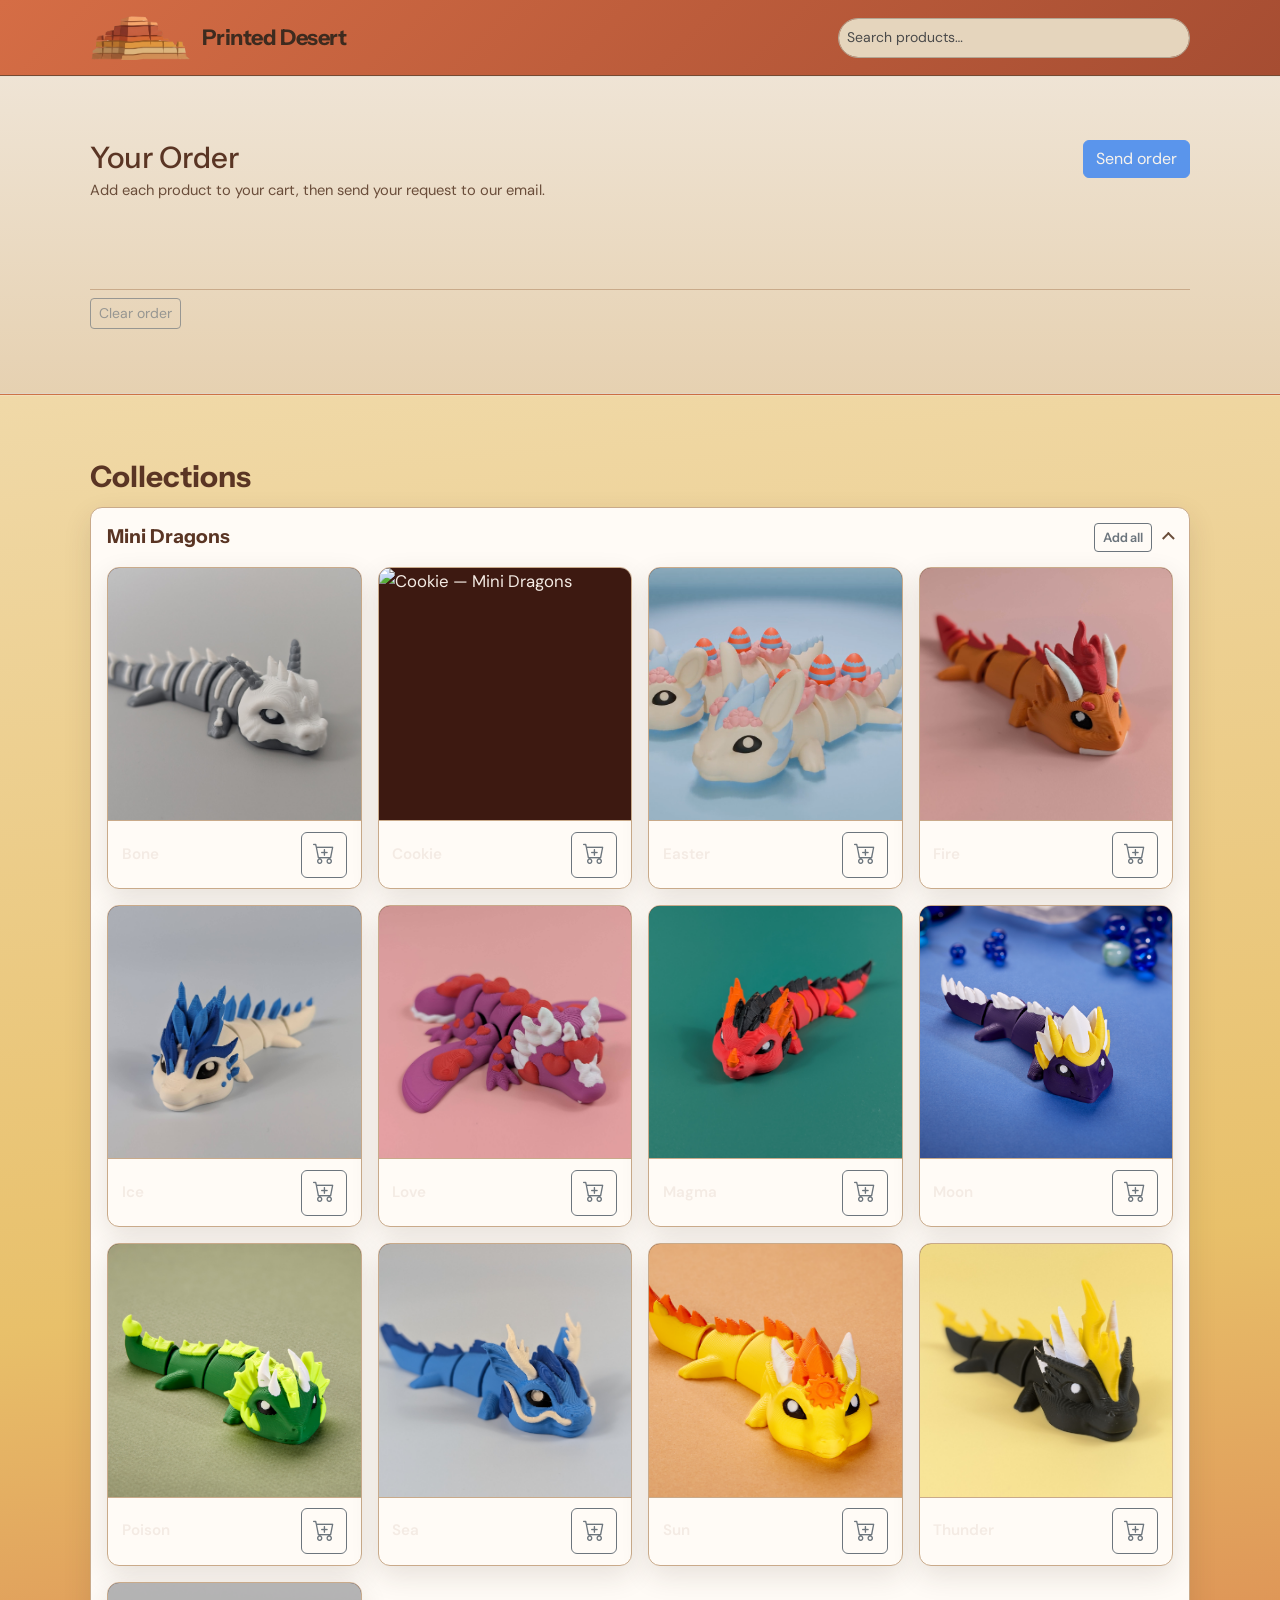
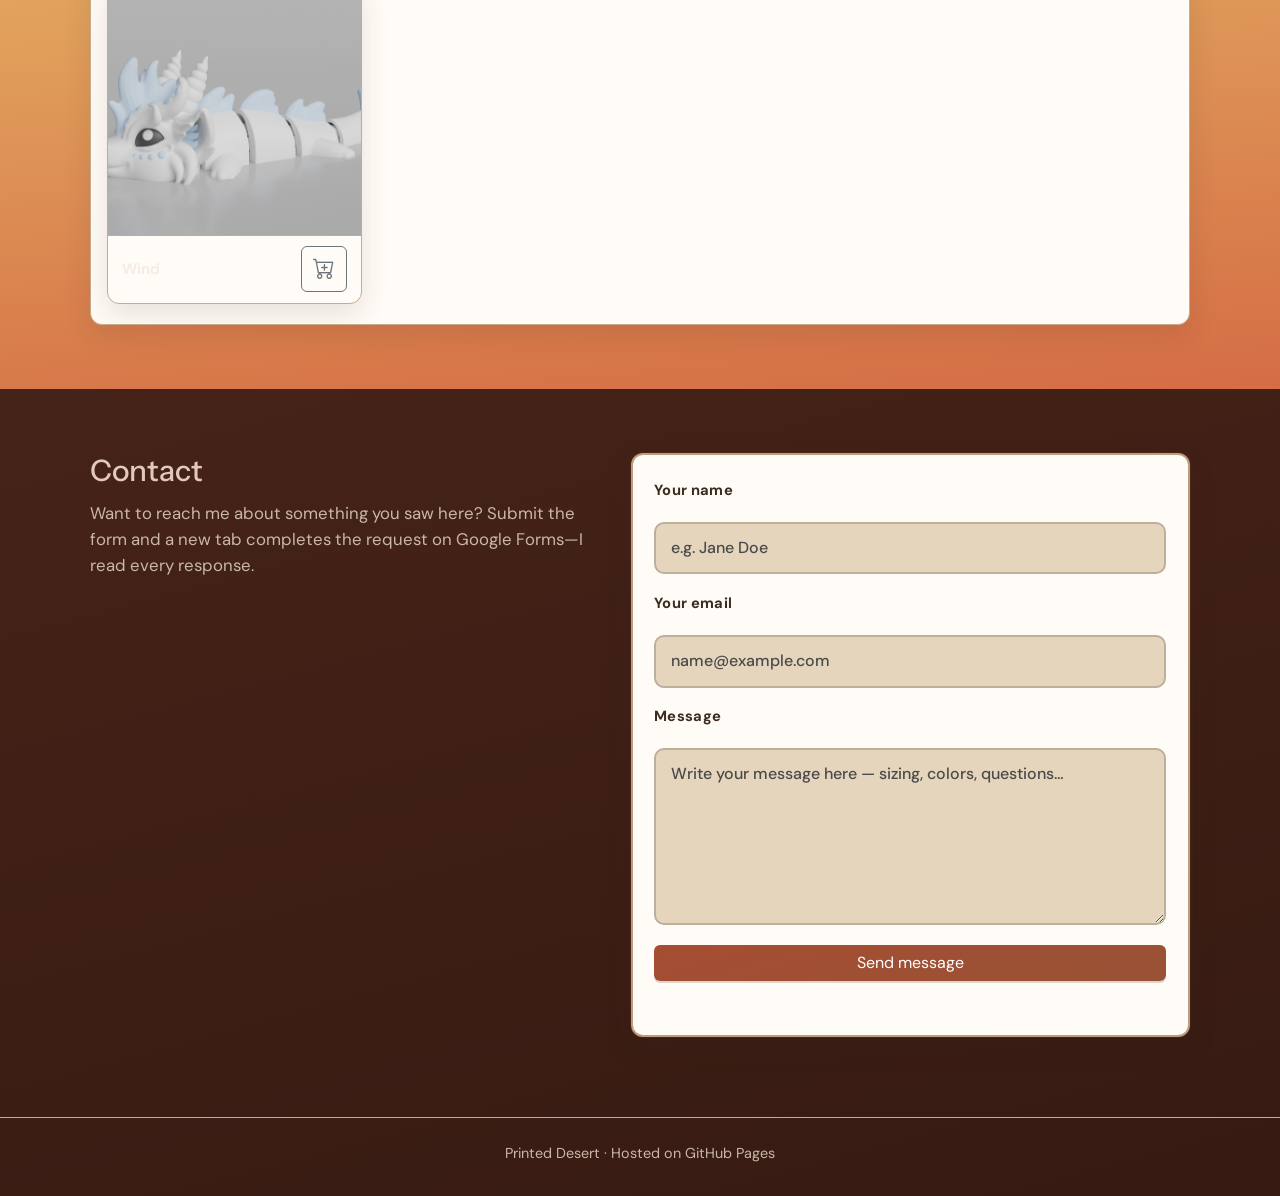
==== commit 0eaf9943: "Field inputs: default #e5d5bd, hover #f7d2c1 Made-with: Cursor" ====
--- a/index.html
+++ b/index.html
@@ -14,7 +14,7 @@
   <title>Printed Desert · Collections</title>
   <link href="https://cdn.jsdelivr.net/npm/bootstrap@5.3.3/dist/css/bootstrap.min.css" rel="stylesheet" crossorigin="anonymous">
   <link href="https://cdn.jsdelivr.net/npm/bootstrap-icons@1.11.3/font/bootstrap-icons.min.css" rel="stylesheet" crossorigin="anonymous">
-  <link rel="stylesheet" href="styles.css?v=7">
+  <link rel="stylesheet" href="styles.css?v=8">
   <link rel="preconnect" href="https://fonts.googleapis.com">
   <link rel="preconnect" href="https://fonts.gstatic.com" crossorigin>
   <link href="https://fonts.googleapis.com/css2?family=DM+Sans:ital,opsz,wght@0,9..40,400;0,9..40,600;0,9..40,700;1,9..40,400&family=Instrument+Sans:wght@600;700&display=swap" rel="stylesheet">
--- a/styles.css
+++ b/styles.css
@@ -26,8 +26,9 @@
   --body-text: #f4ebe4;
   --body-muted: #c9b8a8;
 
-  /* Text inputs + header search — warm gold field, black text */
-  --field-bg: #ddb67f;
+  /* Text inputs + header search */
+  --field-bg: #e5d5bd;
+  --field-bg-hover: #f7d2c1;
   --field-text: #000000;
   --field-placeholder: #4a4a4a;
 
@@ -70,7 +71,8 @@
     --body-text: #f0e6dc;
     --body-muted: #b8a090;
 
-    --field-bg: #ddb67f;
+    --field-bg: #e5d5bd;
+    --field-bg-hover: #f7d2c1;
     --field-text: #000000;
     --field-placeholder: #4a4a4a;
 
@@ -270,7 +272,10 @@
 
 .header-search-input {
   min-height: 40px;
-  transition: border-color 0.25s ease-in-out, box-shadow 0.25s ease-in-out;
+  transition:
+    border-color 0.25s ease-in-out,
+    box-shadow 0.25s ease-in-out,
+    background-color 0.2s ease;
 }
 
 .site-header .header-search-input.form-control {
@@ -285,7 +290,8 @@
 }
 
 .site-header .header-search-input:hover {
-  border-color: color-mix(in srgb, var(--accent) 40%, var(--field-bg)) !important;
+  background-color: var(--field-bg-hover) !important;
+  border-color: color-mix(in srgb, var(--accent) 40%, var(--field-bg-hover)) !important;
 }
 
 .site-header .header-search-input:focus,
@@ -448,7 +454,10 @@
   background: var(--field-bg) !important;
   color: var(--field-text) !important;
   min-height: 50px;
-  transition: border-color 0.2s ease, box-shadow 0.2s ease, background-color 0.2s ease;
+  transition:
+    border-color 0.2s ease,
+    box-shadow 0.2s ease,
+    background-color 0.2s ease;
 }
 
 .order-form-panel textarea.order-form-control {
@@ -463,7 +472,8 @@
 }
 
 .order-form-control:hover {
-  border-color: color-mix(in srgb, var(--accent) 45%, var(--border));
+  background: var(--field-bg-hover) !important;
+  border-color: color-mix(in srgb, var(--accent) 40%, var(--field-bg-hover));
 }
 
 .order-form-control:focus,
@@ -770,7 +780,10 @@
   background: var(--field-bg) !important;
   color: var(--field-text) !important;
   min-height: 50px;
-  transition: border-color 0.2s ease, box-shadow 0.2s ease, background-color 0.2s ease;
+  transition:
+    border-color 0.2s ease,
+    box-shadow 0.2s ease,
+    background-color 0.2s ease;
 }
 
 .contact-form textarea.form-control {
@@ -785,7 +798,8 @@
 }
 
 .contact-form .form-control:hover {
-  border-color: color-mix(in srgb, var(--accent) 45%, var(--border));
+  background: var(--field-bg-hover) !important;
+  border-color: color-mix(in srgb, var(--accent) 40%, var(--field-bg-hover));
 }
 
 .contact-form .form-control:focus,
